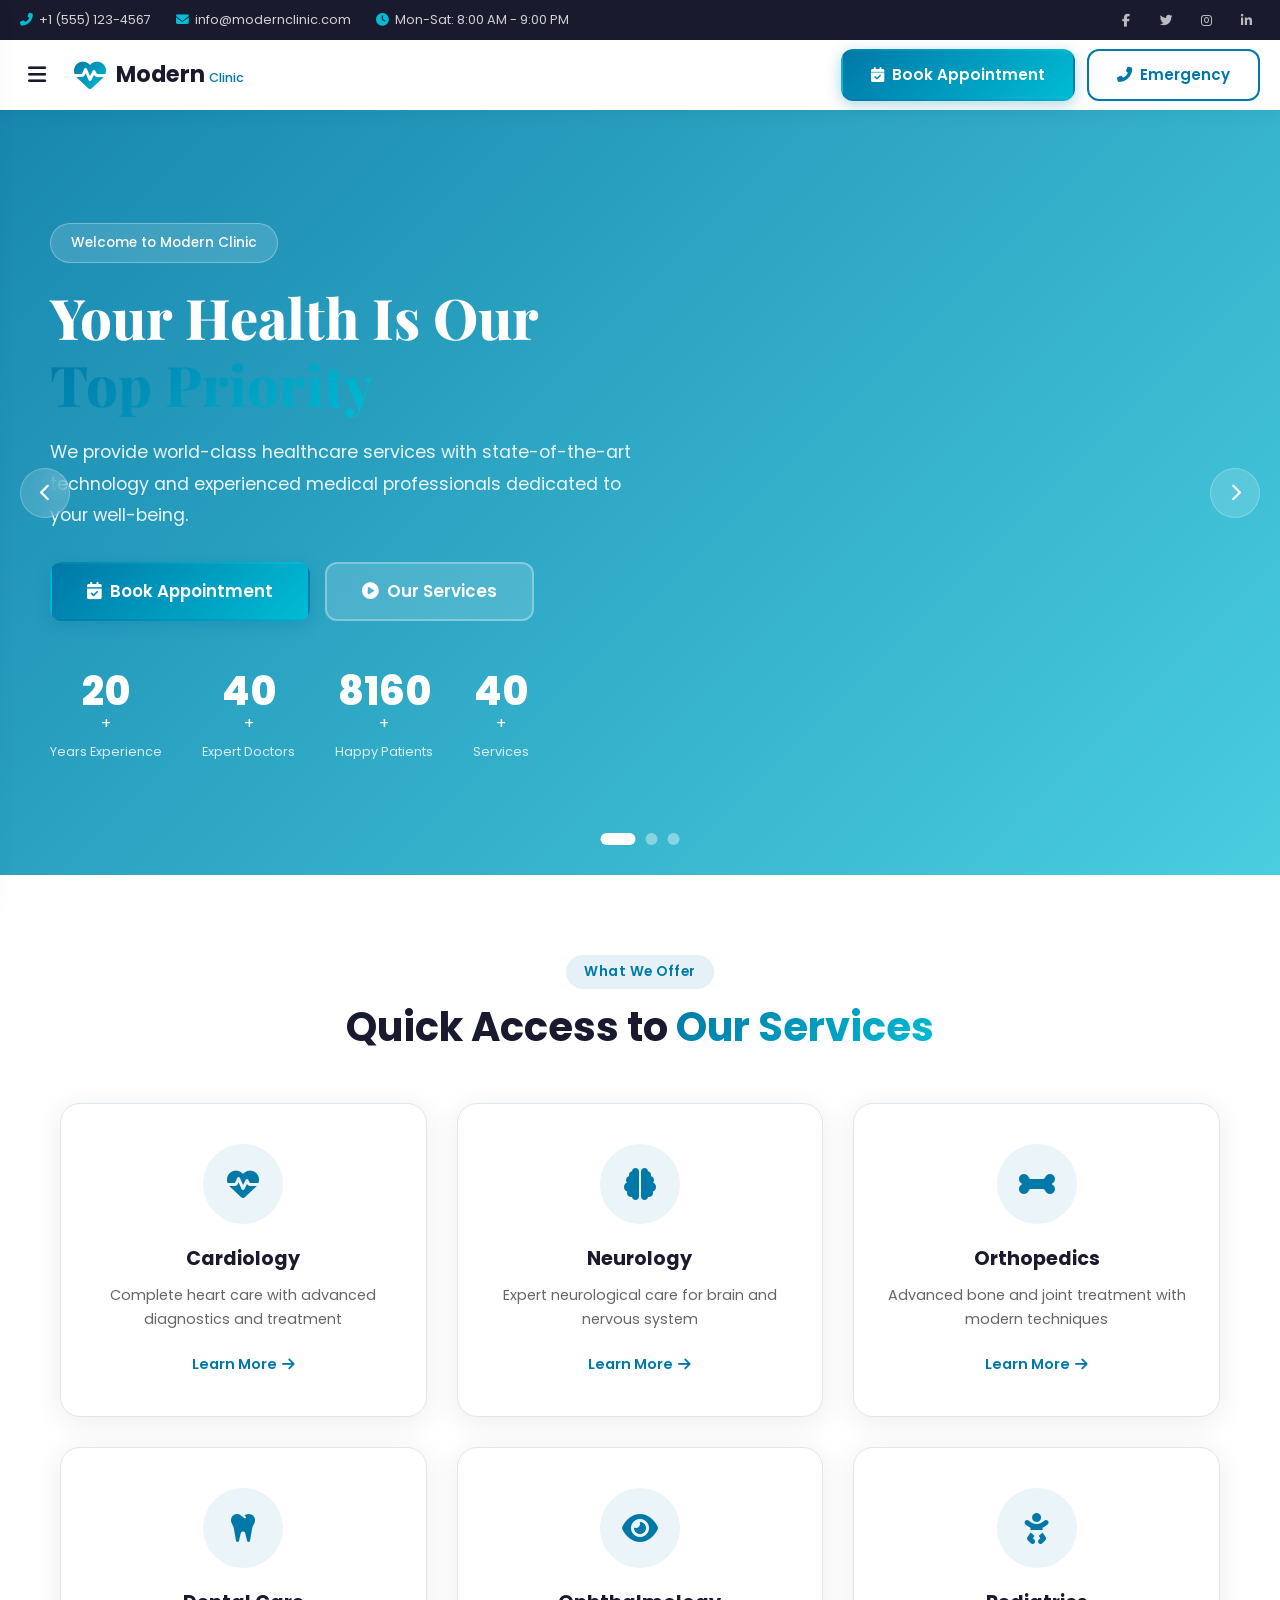
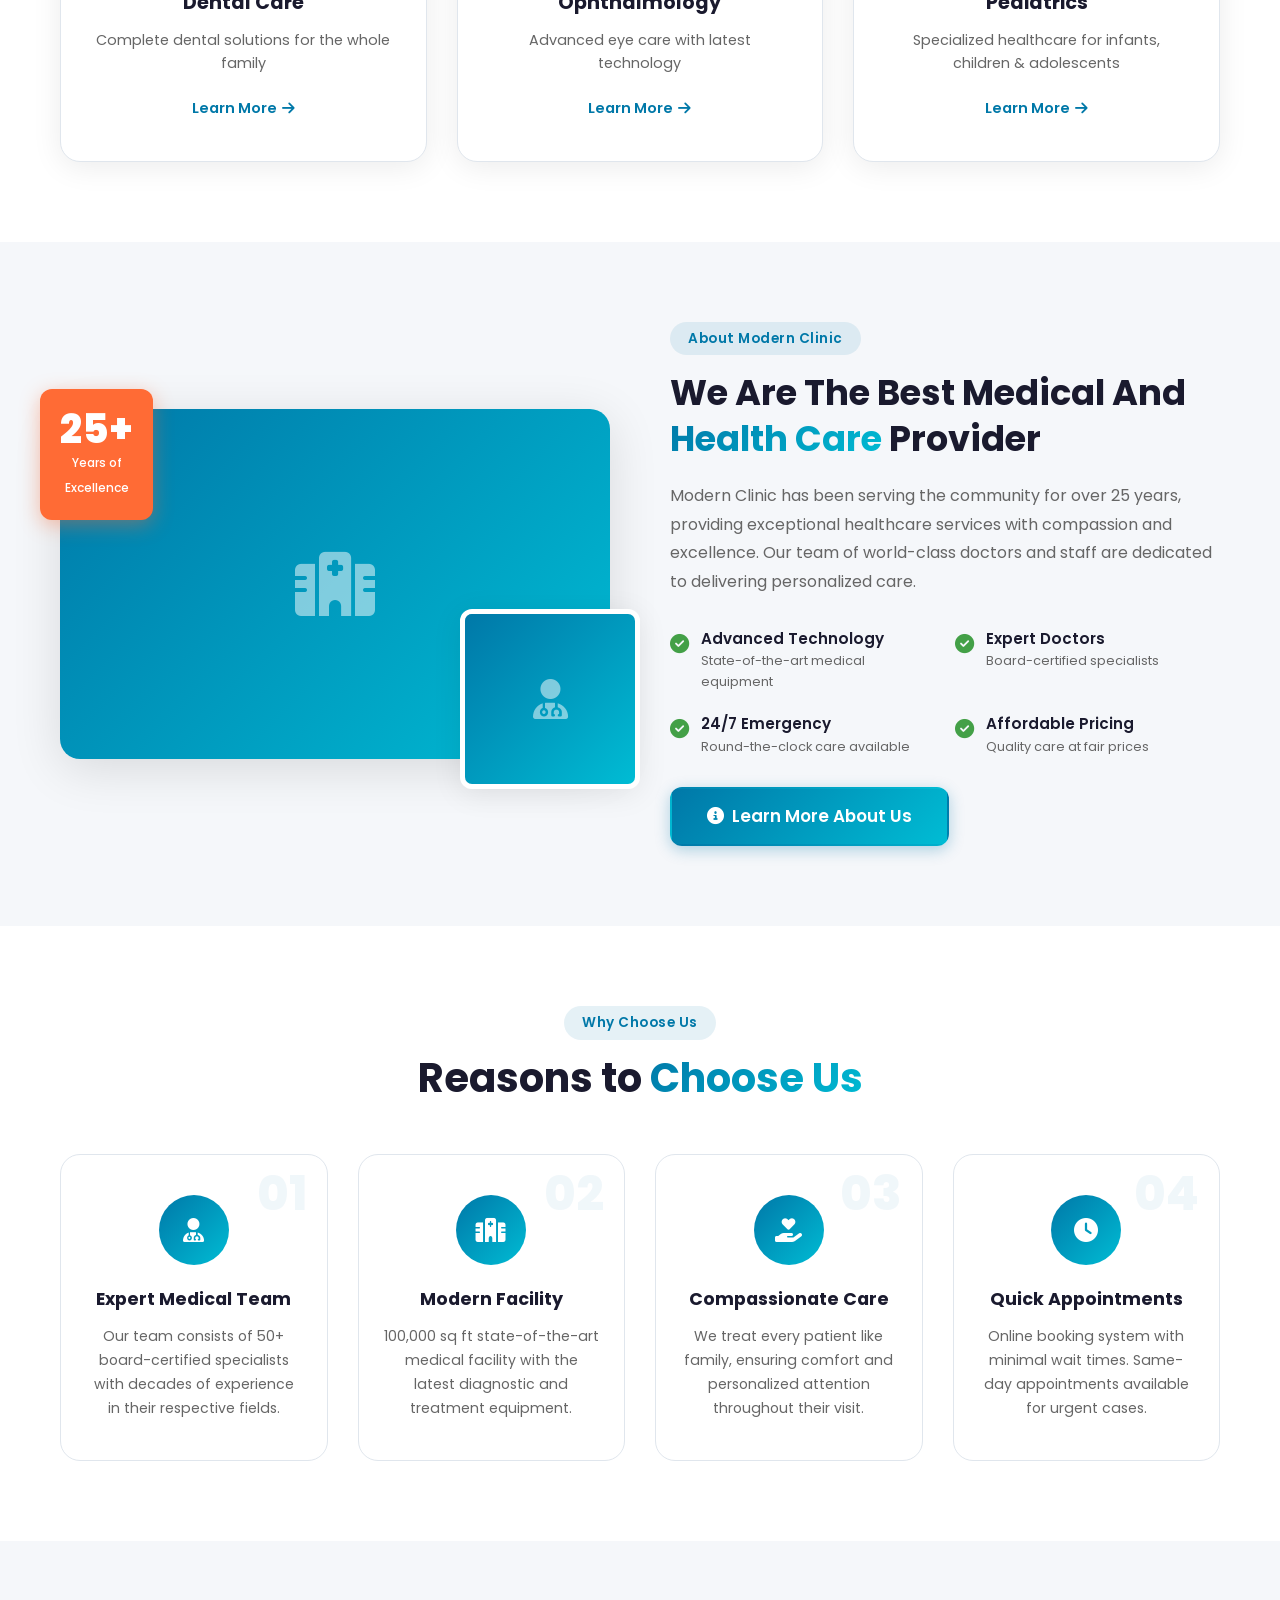
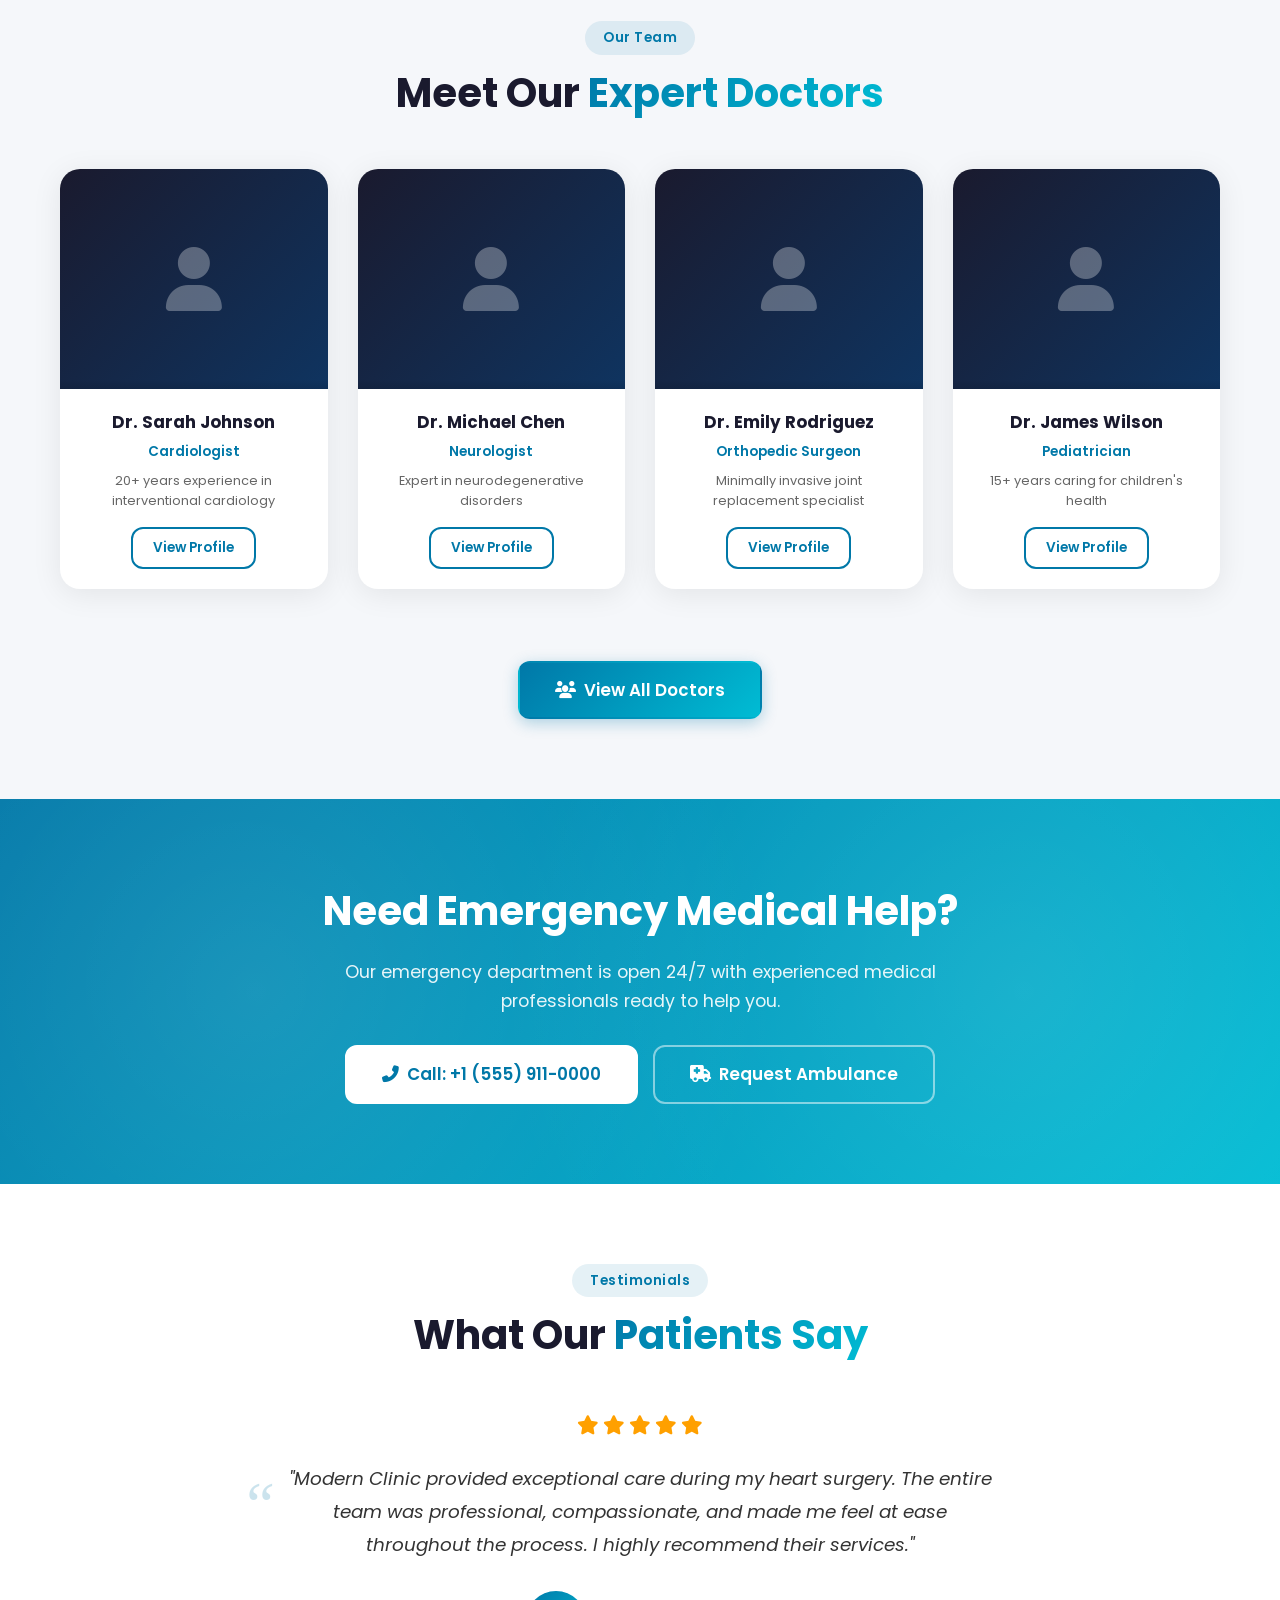
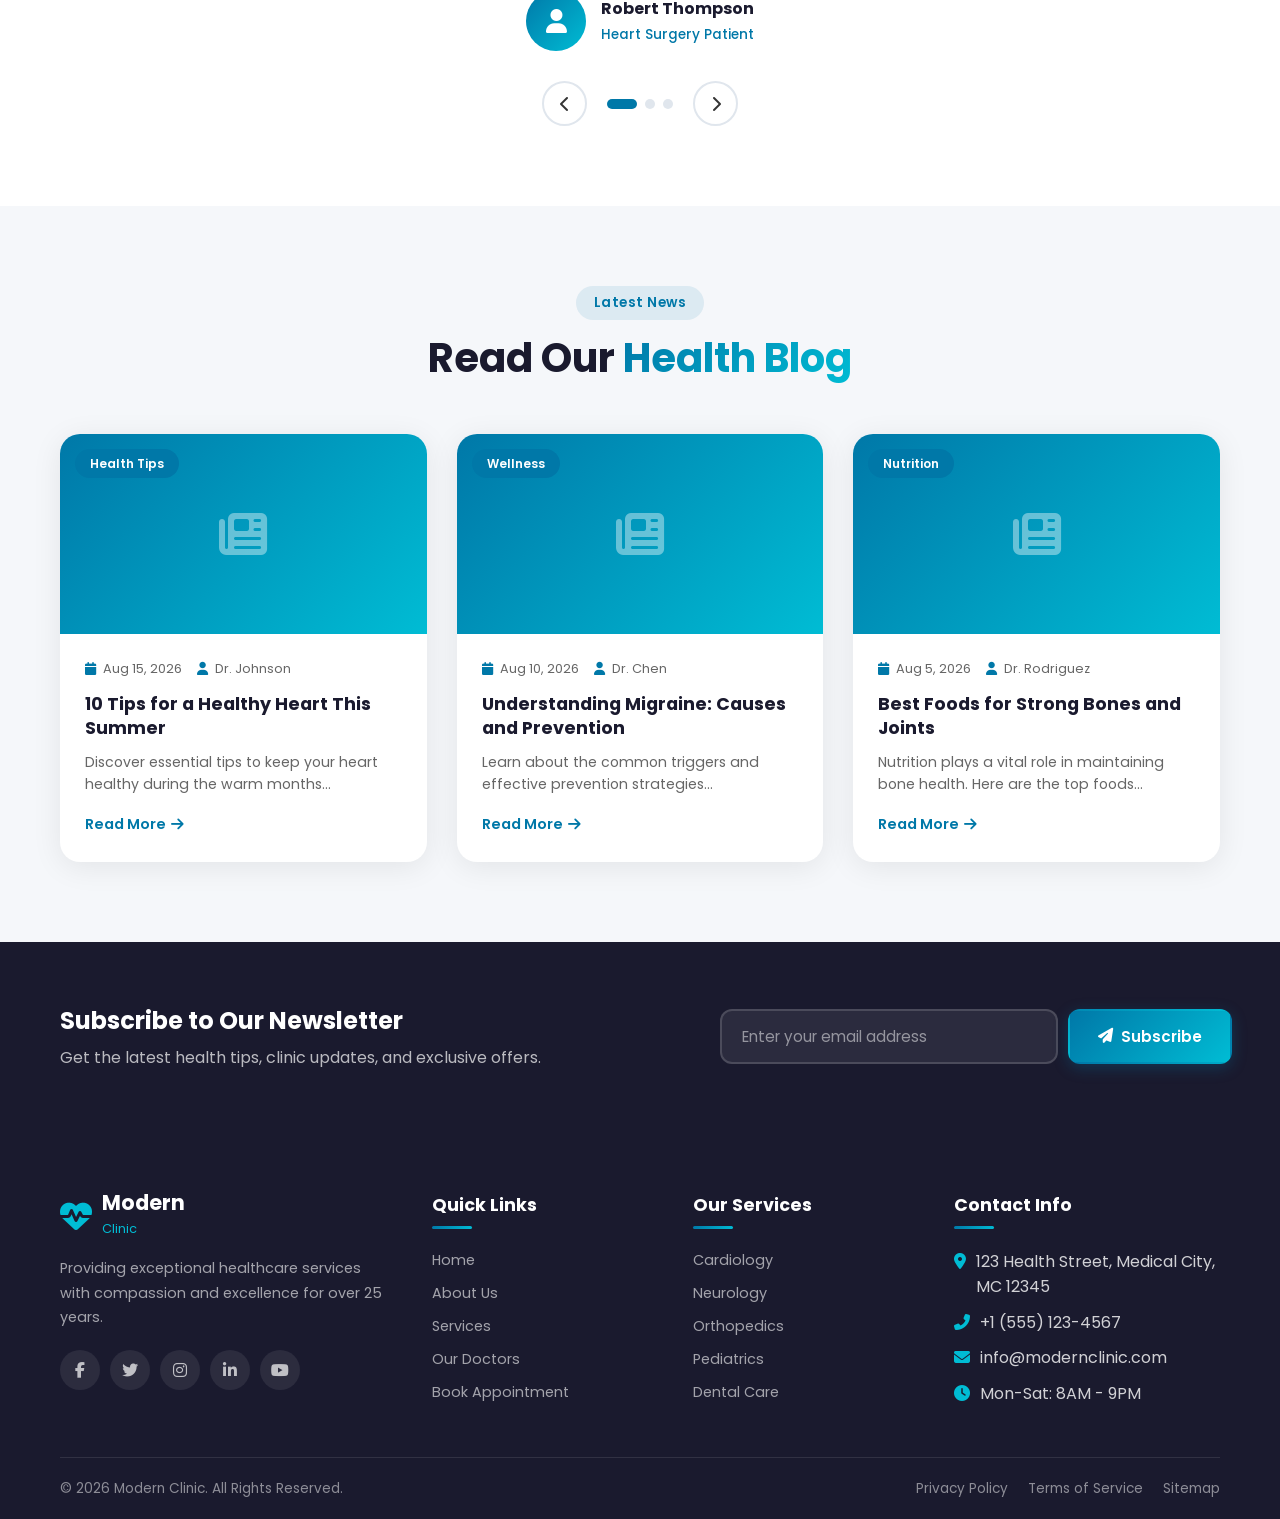
==== index.html @ 891185ef "initial setup commit" ====
<!DOCTYPE html>
<html lang="en">
<head>
    <meta charset="UTF-8">
    <meta name="viewport" content="width=device-width, initial-scale=1.0">
    <title>Modern Clinic - Your Health, Our Priority</title>
    <link rel="stylesheet" href="css/style.css">
    <link rel="stylesheet" href="https://cdnjs.cloudflare.com/ajax/libs/font-awesome/6.5.0/css/all.min.css">
    <link href="https://fonts.googleapis.com/css2?family=Poppins:wght@300;400;500;600;700;800&family=Playfair+Display:wght@400;700&display=swap" rel="stylesheet">
</head>
<body>
    <!-- Top Bar -->
    <div class="top-bar">
        <div class="top-bar-container">
            <div class="top-bar-left">
                <span><i class="fas fa-phone-alt"></i> +1 (555) 123-4567</span>
                <span><i class="fas fa-envelope"></i> info@modernclinic.com</span>
                <span><i class="fas fa-clock"></i> Mon-Sat: 8:00 AM - 9:00 PM</span>
            </div>
            <div class="top-bar-right">
                <a href="#"><i class="fab fa-facebook-f"></i></a>
                <a href="#"><i class="fab fa-twitter"></i></a>
                <a href="#"><i class="fab fa-instagram"></i></a>
                <a href="#"><i class="fab fa-linkedin-in"></i></a>
            </div>
        </div>
    </div>

    <!-- Sidebar -->
    <aside class="sidebar" id="sidebar">
        <div class="sidebar-header">
            <div class="logo">
                <i class="fas fa-heartbeat logo-icon"></i>
                <div class="logo-text">
                    <span class="logo-name">Modern</span>
                    <span class="logo-sub">Clinic</span>
                </div>
            </div>
            <button class="sidebar-close" id="sidebarClose">
                <i class="fas fa-times"></i>
            </button>
        </div>

        <div class="sidebar-search">
            <input type="text" placeholder="Search...">
            <button><i class="fas fa-search"></i></button>
        </div>

        <nav class="sidebar-nav">
            <a href="index.html" class="nav-item active">
                <i class="fas fa-home"></i><span>Home</span>
            </a>
            <a href="pages/about.html" class="nav-item">
                <i class="fas fa-user-md"></i><span>About Us</span>
            </a>
            <a href="pages/services.html" class="nav-item">
                <i class="fas fa-stethoscope"></i><span>Services</span>
            </a>
            <a href="pages/doctors.html" class="nav-item">
                <i class="fas fa-user-nurse"></i><span>Our Doctors</span>
            </a>
            <a href="pages/appointment.html" class="nav-item">
                <i class="fas fa-calendar-check"></i><span>Appointment</span>
            </a>
            <a href="pages/gallery.html" class="nav-item">
                <i class="fas fa-images"></i><span>Gallery</span>
            </a>
            <a href="pages/blog.html" class="nav-item">
                <i class="fas fa-blog"></i><span>Blog</span>
            </a>
            <a href="pages/contact.html" class="nav-item">
                <i class="fas fa-envelope"></i><span>Contact</span>
            </a>
        </nav>

        <div class="sidebar-cta">
            <div class="cta-icon"><i class="fas fa-phone-alt"></i></div>
            <div class="cta-text">
                <p>Emergency? Call Us Now</p>
                <h4>+1 (555) 911-0000</h4>
            </div>
        </div>

        <div class="sidebar-social">
            <a href="#"><i class="fab fa-facebook-f"></i></a>
            <a href="#"><i class="fab fa-twitter"></i></a>
            <a href="#"><i class="fab fa-instagram"></i></a>
            <a href="#"><i class="fab fa-youtube"></i></a>
        </div>
    </aside>
    <div class="sidebar-overlay" id="sidebarOverlay"></div>

    <!-- Main Content -->
    <div class="main-content">
        <!-- Header -->
        <header class="header" id="header">
            <div class="header-container">
                <div class="header-left">
                    <button class="menu-toggle" id="menuToggle">
                        <i class="fas fa-bars"></i>
                    </button>
                    <div class="logo header-logo">
                        <i class="fas fa-heartbeat logo-icon"></i>
                        <div class="logo-text">
                            <span class="logo-name">Modern</span>
                            <span class="logo-sub">Clinic</span>
                        </div>
                    </div>
                </div>
                <div class="header-right">
                    <a href="pages/appointment.html" class="btn btn-primary header-btn">
                        <i class="fas fa-calendar-check"></i> Book Appointment
                    </a>
                    <a href="pages/contact.html" class="btn btn-outline header-btn">
                        <i class="fas fa-phone-alt"></i> Emergency
                    </a>
                </div>
            </div>
        </header>

        <!-- Hero Section -->
        <section class="hero">
            <div class="hero-slider">
                <div class="hero-slide active" style="background: linear-gradient(135deg, rgba(0,123,167,0.9), rgba(0,188,212,0.7)), none;">
                    <div class="hero-content">
                        <span class="hero-badge">Welcome to Modern Clinic</span>
                        <h1>Your Health Is Our <span class="text-gradient">Top Priority</span></h1>
                        <p>We provide world-class healthcare services with state-of-the-art technology and experienced medical professionals dedicated to your well-being.</p>
                        <div class="hero-btns">
                            <a href="pages/appointment.html" class="btn btn-primary btn-lg">
                                <i class="fas fa-calendar-check"></i> Book Appointment
                            </a>
                            <a href="pages/services.html" class="btn btn-glass btn-lg">
                                <i class="fas fa-play-circle"></i> Our Services
                            </a>
                        </div>
                        <div class="hero-stats">
                            <div class="stat-item">
                                <span class="stat-number" data-target="25">0</span>+
                                <span class="stat-label">Years Experience</span>
                            </div>
                            <div class="stat-item">
                                <span class="stat-number" data-target="50">0</span>+
                                <span class="stat-label">Expert Doctors</span>
                            </div>
                            <div class="stat-item">
                                <span class="stat-number" data-target="10000">0</span>+
                                <span class="stat-label">Happy Patients</span>
                            </div>
                            <div class="stat-item">
                                <span class="stat-number" data-target="50">0</span>+
                                <span class="stat-label">Services</span>
                            </div>
                        </div>
                    </div>
                </div>
                <div class="hero-slide" style="background: linear-gradient(135deg, rgba(0,77,64,0.9), rgba(0,150,136,0.7)), none;">
                    <div class="hero-content">
                        <span class="hero-badge">Advanced Healthcare</span>
                        <h1>Compassionate Care, <span class="text-gradient">Advanced Medicine</span></h1>
                        <p>Experience the difference of personalized healthcare where every patient receives individual attention and cutting-edge treatment.</p>
                        <div class="hero-btns">
                            <a href="pages/doctors.html" class="btn btn-primary btn-lg">
                                <i class="fas fa-user-md"></i> Meet Our Doctors
                            </a>
                            <a href="pages/about.html" class="btn btn-glass btn-lg">
                                <i class="fas fa-info-circle"></i> About Us
                            </a>
                        </div>
                    </div>
                </div>
                <div class="hero-slide" style="background: linear-gradient(135deg, rgba(183,28,28,0.85), rgba(244,67,54,0.7)), none;">
                    <div class="hero-content">
                        <span class="hero-badge">Emergency Services</span>
                        <h1>24/7 Emergency <span class="text-gradient">Medical Care</span></h1>
                        <p>Round-the-clock emergency services with rapid response teams and fully equipped ambulances at your service.</p>
                        <div class="hero-btns">
                            <a href="tel:+15559110000" class="btn btn-danger btn-lg">
                                <i class="fas fa-phone-alt"></i> Call Emergency
                            </a>
                            <a href="pages/services.html" class="btn btn-glass btn-lg">
                                <i class="fas fa-ambulance"></i> Ambulance Service
                            </a>
                        </div>
                    </div>
                </div>
            </div>
            <div class="hero-nav">
                <button class="hero-nav-btn prev" id="heroPrev"><i class="fas fa-chevron-left"></i></button>
                <button class="hero-nav-btn next" id="heroNext"><i class="fas fa-chevron-right"></i></button>
            </div>
            <div class="hero-dots" id="heroDots">
                <span class="dot active"></span>
                <span class="dot"></span>
                <span class="dot"></span>
            </div>
        </section>

        <!-- Quick Services -->
        <section class="quick-services">
            <div class="container">
                <div class="section-header">
                    <span class="section-tag">What We Offer</span>
                    <h2>Quick Access to <span class="text-gradient">Our Services</span></h2>
                </div>
                <div class="services-grid">
                    <div class="service-card" data-aos="fade-up">
                        <div class="service-icon"><i class="fas fa-heartbeat"></i></div>
                        <h3>Cardiology</h3>
                        <p>Complete heart care with advanced diagnostics and treatment</p>
                        <a href="pages/services.html" class="service-link">Learn More <i class="fas fa-arrow-right"></i></a>
                    </div>
                    <div class="service-card" data-aos="fade-up" data-aos-delay="100">
                        <div class="service-icon"><i class="fas fa-brain"></i></div>
                        <h3>Neurology</h3>
                        <p>Expert neurological care for brain and nervous system</p>
                        <a href="pages/services.html" class="service-link">Learn More <i class="fas fa-arrow-right"></i></a>
                    </div>
                    <div class="service-card" data-aos="fade-up" data-aos-delay="200">
                        <div class="service-icon"><i class="fas fa-bone"></i></div>
                        <h3>Orthopedics</h3>
                        <p>Advanced bone and joint treatment with modern techniques</p>
                        <a href="pages/services.html" class="service-link">Learn More <i class="fas fa-arrow-right"></i></a>
                    </div>
                    <div class="service-card" data-aos="fade-up" data-aos-delay="300">
                        <div class="service-icon"><i class="fas fa-tooth"></i></div>
                        <h3>Dental Care</h3>
                        <p>Complete dental solutions for the whole family</p>
                        <a href="pages/services.html" class="service-link">Learn More <i class="fas fa-arrow-right"></i></a>
                    </div>
                    <div class="service-card" data-aos="fade-up" data-aos-delay="400">
                        <div class="service-icon"><i class="fas fa-eye"></i></div>
                        <h3>Ophthalmology</h3>
                        <p>Advanced eye care with latest technology</p>
                        <a href="pages/services.html" class="service-link">Learn More <i class="fas fa-arrow-right"></i></a>
                    </div>
                    <div class="service-card" data-aos="fade-up" data-aos-delay="500">
                        <div class="service-icon"><i class="fas fa-baby"></i></div>
                        <h3>Pediatrics</h3>
                        <p>Specialized healthcare for infants, children & adolescents</p>
                        <a href="pages/services.html" class="service-link">Learn More <i class="fas fa-arrow-right"></i></a>
                    </div>
                </div>
            </div>
        </section>

        <!-- About Preview -->
        <section class="about-preview">
            <div class="container">
                <div class="about-grid">
                    <div class="about-images">
                        <div class="about-img-main">
                            <div class="about-img-placeholder"><i class="fas fa-hospital"></i></div>
                        </div>
                        <div class="about-img-secondary">
                            <div class="about-img-placeholder"><i class="fas fa-user-md"></i></div>
                        </div>
                        <div class="experience-badge">
                            <span class="exp-number">25+</span>
                            <span class="exp-text">Years of<br>Excellence</span>
                        </div>
                    </div>
                    <div class="about-content">
                        <span class="section-tag">About Modern Clinic</span>
                        <h2>We Are The Best Medical And <span class="text-gradient">Health Care</span> Provider</h2>
                        <p>Modern Clinic has been serving the community for over 25 years, providing exceptional healthcare services with compassion and excellence. Our team of world-class doctors and staff are dedicated to delivering personalized care.</p>
                        <div class="about-features">
                            <div class="feature-item">
                                <div class="feature-icon"><i class="fas fa-check-circle"></i></div>
                                <div>
                                    <h4>Advanced Technology</h4>
                                    <p>State-of-the-art medical equipment</p>
                                </div>
                            </div>
                            <div class="feature-item">
                                <div class="feature-icon"><i class="fas fa-check-circle"></i></div>
                                <div>
                                    <h4>Expert Doctors</h4>
                                    <p>Board-certified specialists</p>
                                </div>
                            </div>
                            <div class="feature-item">
                                <div class="feature-icon"><i class="fas fa-check-circle"></i></div>
                                <div>
                                    <h4>24/7 Emergency</h4>
                                    <p>Round-the-clock care available</p>
                                </div>
                            </div>
                            <div class="feature-item">
                                <div class="feature-icon"><i class="fas fa-check-circle"></i></div>
                                <div>
                                    <h4>Affordable Pricing</h4>
                                    <p>Quality care at fair prices</p>
                                </div>
                            </div>
                        </div>
                        <a href="pages/about.html" class="btn btn-primary btn-lg">
                            <i class="fas fa-info-circle"></i> Learn More About Us
                        </a>
                    </div>
                </div>
            </div>
        </section>

        <!-- Why Choose Us -->
        <section class="why-us">
            <div class="container">
                <div class="section-header">
                    <span class="section-tag">Why Choose Us</span>
                    <h2>Reasons to <span class="text-gradient">Choose Us</span></h2>
                </div>
                <div class="why-grid">
                    <div class="why-card">
                        <div class="why-number">01</div>
                        <div class="why-icon"><i class="fas fa-user-md"></i></div>
                        <h3>Expert Medical Team</h3>
                        <p>Our team consists of 50+ board-certified specialists with decades of experience in their respective fields.</p>
                    </div>
                    <div class="why-card">
                        <div class="why-number">02</div>
                        <div class="why-icon"><i class="fas fa-hospital"></i></div>
                        <h3>Modern Facility</h3>
                        <p>100,000 sq ft state-of-the-art medical facility with the latest diagnostic and treatment equipment.</p>
                    </div>
                    <div class="why-card">
                        <div class="why-number">03</div>
                        <div class="why-icon"><i class="fas fa-hand-holding-heart"></i></div>
                        <h3>Compassionate Care</h3>
                        <p>We treat every patient like family, ensuring comfort and personalized attention throughout their visit.</p>
                    </div>
                    <div class="why-card">
                        <div class="why-number">04</div>
                        <div class="why-icon"><i class="fas fa-clock"></i></div>
                        <h3>Quick Appointments</h3>
                        <p>Online booking system with minimal wait times. Same-day appointments available for urgent cases.</p>
                    </div>
                </div>
            </div>
        </section>

        <!-- Doctors Preview -->
        <section class="doctors-preview">
            <div class="container">
                <div class="section-header">
                    <span class="section-tag">Our Team</span>
                    <h2>Meet Our <span class="text-gradient">Expert Doctors</span></h2>
                </div>
                <div class="doctors-grid">
                    <div class="doctor-card">
                        <div class="doctor-img">
                            <div class="doctor-img-placeholder"><i class="fas fa-user"></i></div>
                            <div class="doctor-social">
                                <a href="#"><i class="fab fa-facebook-f"></i></a>
                                <a href="#"><i class="fab fa-twitter"></i></a>
                                <a href="#"><i class="fab fa-linkedin-in"></i></a>
                            </div>
                        </div>
                        <div class="doctor-info">
                            <h3>Dr. Sarah Johnson</h3>
                            <span class="doctor-specialty">Cardiologist</span>
                            <p>20+ years experience in interventional cardiology</p>
                            <a href="pages/doctors.html" class="btn btn-outline btn-sm">View Profile</a>
                        </div>
                    </div>
                    <div class="doctor-card">
                        <div class="doctor-img">
                            <div class="doctor-img-placeholder"><i class="fas fa-user"></i></div>
                            <div class="doctor-social">
                                <a href="#"><i class="fab fa-facebook-f"></i></a>
                                <a href="#"><i class="fab fa-twitter"></i></a>
                                <a href="#"><i class="fab fa-linkedin-in"></i></a>
                            </div>
                        </div>
                        <div class="doctor-info">
                            <h3>Dr. Michael Chen</h3>
                            <span class="doctor-specialty">Neurologist</span>
                            <p>Expert in neurodegenerative disorders</p>
                            <a href="pages/doctors.html" class="btn btn-outline btn-sm">View Profile</a>
                        </div>
                    </div>
                    <div class="doctor-card">
                        <div class="doctor-img">
                            <div class="doctor-img-placeholder"><i class="fas fa-user"></i></div>
                            <div class="doctor-social">
                                <a href="#"><i class="fab fa-facebook-f"></i></a>
                                <a href="#"><i class="fab fa-twitter"></i></a>
                                <a href="#"><i class="fab fa-linkedin-in"></i></a>
                            </div>
                        </div>
                        <div class="doctor-info">
                            <h3>Dr. Emily Rodriguez</h3>
                            <span class="doctor-specialty">Orthopedic Surgeon</span>
                            <p>Minimally invasive joint replacement specialist</p>
                            <a href="pages/doctors.html" class="btn btn-outline btn-sm">View Profile</a>
                        </div>
                    </div>
                    <div class="doctor-card">
                        <div class="doctor-img">
                            <div class="doctor-img-placeholder"><i class="fas fa-user"></i></div>
                            <div class="doctor-social">
                                <a href="#"><i class="fab fa-facebook-f"></i></a>
                                <a href="#"><i class="fab fa-twitter"></i></a>
                                <a href="#"><i class="fab fa-linkedin-in"></i></a>
                            </div>
                        </div>
                        <div class="doctor-info">
                            <h3>Dr. James Wilson</h3>
                            <span class="doctor-specialty">Pediatrician</span>
                            <p>15+ years caring for children's health</p>
                            <a href="pages/doctors.html" class="btn btn-outline btn-sm">View Profile</a>
                        </div>
                    </div>
                </div>
                <div class="text-center">
                    <a href="pages/doctors.html" class="btn btn-primary btn-lg mt-2">
                        <i class="fas fa-users"></i> View All Doctors
                    </a>
                </div>
            </div>
        </section>

        <!-- CTA Banner -->
        <section class="cta-banner">
            <div class="cta-bg-pattern"></div>
            <div class="container">
                <div class="cta-content">
                    <h2>Need Emergency Medical Help?</h2>
                    <p>Our emergency department is open 24/7 with experienced medical professionals ready to help you.</p>
                    <div class="cta-btns">
                        <a href="tel:+15559110000" class="btn btn-white btn-lg">
                            <i class="fas fa-phone-alt"></i> Call: +1 (555) 911-0000
                        </a>
                        <a href="pages/appointment.html" class="btn btn-outline-white btn-lg">
                            <i class="fas fa-ambulance"></i> Request Ambulance
                        </a>
                    </div>
                </div>
            </div>
        </section>

        <!-- Testimonials -->
        <section class="testimonials">
            <div class="container">
                <div class="section-header">
                    <span class="section-tag">Testimonials</span>
                    <h2>What Our <span class="text-gradient">Patients Say</span></h2>
                </div>
                <div class="testimonial-slider">
                    <div class="testimonial-card active">
                        <div class="testimonial-content">
                            <div class="stars">
                                <i class="fas fa-star"></i><i class="fas fa-star"></i><i class="fas fa-star"></i><i class="fas fa-star"></i><i class="fas fa-star"></i>
                            </div>
                            <p>"Modern Clinic provided exceptional care during my heart surgery. The entire team was professional, compassionate, and made me feel at ease throughout the process. I highly recommend their services."</p>
                        </div>
                        <div class="testimonial-author">
                            <div class="author-avatar"><i class="fas fa-user"></i></div>
                            <div class="author-info">
                                <h4>Robert Thompson</h4>
                                <span>Heart Surgery Patient</span>
                            </div>
                        </div>
                    </div>
                    <div class="testimonial-card">
                        <div class="testimonial-content">
                            <div class="stars">
                                <i class="fas fa-star"></i><i class="fas fa-star"></i><i class="fas fa-star"></i><i class="fas fa-star"></i><i class="fas fa-star"></i>
                            </div>
                            <p>"The pediatric department is amazing! Dr. Wilson took excellent care of my son. The staff is friendly and the facility is very clean and modern. Best clinic in town!"</p>
                        </div>
                        <div class="testimonial-author">
                            <div class="author-avatar"><i class="fas fa-user"></i></div>
                            <div class="author-info">
                                <h4>Maria Garcia</h4>
                                <span>Pediatrics Patient</span>
                            </div>
                        </div>
                    </div>
                    <div class="testimonial-card">
                        <div class="testimonial-content">
                            <div class="stars">
                                <i class="fas fa-star"></i><i class="fas fa-star"></i><i class="fas fa-star"></i><i class="fas fa-star"></i><i class="fas fa-star-half-alt"></i>
                            </div>
                            <p>"After my knee replacement at Modern Clinic, I recovered faster than expected. The rehabilitation team was outstanding. I'm back to running marathons thanks to Dr. Rodriguez!"</p>
                        </div>
                        <div class="testimonial-author">
                            <div class="author-avatar"><i class="fas fa-user"></i></div>
                            <div class="author-info">
                                <h4>David Park</h4>
                                <span>Orthopedic Patient</span>
                            </div>
                        </div>
                    </div>
                </div>
                <div class="testimonial-nav">
                    <button class="test-prev" id="testPrev"><i class="fas fa-chevron-left"></i></button>
                    <div class="test-dots" id="testDots">
                        <span class="dot active"></span>
                        <span class="dot"></span>
                        <span class="dot"></span>
                    </div>
                    <button class="test-next" id="testNext"><i class="fas fa-chevron-right"></i></button>
                </div>
            </div>
        </section>

        <!-- Blog Preview -->
        <section class="blog-preview">
            <div class="container">
                <div class="section-header">
                    <span class="section-tag">Latest News</span>
                    <h2>Read Our <span class="text-gradient">Health Blog</span></h2>
                </div>
                <div class="blog-grid">
                    <div class="blog-card">
                        <div class="blog-img">
                            <div class="blog-img-placeholder"><i class="fas fa-newspaper"></i></div>
                            <span class="blog-category">Health Tips</span>
                        </div>
                        <div class="blog-content">
                            <div class="blog-meta">
                                <span><i class="fas fa-calendar"></i> Aug 15, 2026</span>
                                <span><i class="fas fa-user"></i> Dr. Johnson</span>
                            </div>
                            <h3>10 Tips for a Healthy Heart This Summer</h3>
                            <p>Discover essential tips to keep your heart healthy during the warm months...</p>
                            <a href="pages/blog.html" class="blog-link">Read More <i class="fas fa-arrow-right"></i></a>
                        </div>
                    </div>
                    <div class="blog-card">
                        <div class="blog-img">
                            <div class="blog-img-placeholder"><i class="fas fa-newspaper"></i></div>
                            <span class="blog-category">Wellness</span>
                        </div>
                        <div class="blog-content">
                            <div class="blog-meta">
                                <span><i class="fas fa-calendar"></i> Aug 10, 2026</span>
                                <span><i class="fas fa-user"></i> Dr. Chen</span>
                            </div>
                            <h3>Understanding Migraine: Causes and Prevention</h3>
                            <p>Learn about the common triggers and effective prevention strategies...</p>
                            <a href="pages/blog.html" class="blog-link">Read More <i class="fas fa-arrow-right"></i></a>
                        </div>
                    </div>
                    <div class="blog-card">
                        <div class="blog-img">
                            <div class="blog-img-placeholder"><i class="fas fa-newspaper"></i></div>
                            <span class="blog-category">Nutrition</span>
                        </div>
                        <div class="blog-content">
                            <div class="blog-meta">
                                <span><i class="fas fa-calendar"></i> Aug 5, 2026</span>
                                <span><i class="fas fa-user"></i> Dr. Rodriguez</span>
                            </div>
                            <h3>Best Foods for Strong Bones and Joints</h3>
                            <p>Nutrition plays a vital role in maintaining bone health. Here are the top foods...</p>
                            <a href="pages/blog.html" class="blog-link">Read More <i class="fas fa-arrow-right"></i></a>
                        </div>
                    </div>
                </div>
            </div>
        </section>

        <!-- Newsletter -->
        <section class="newsletter">
            <div class="container">
                <div class="newsletter-content">
                    <div class="newsletter-text">
                        <h3>Subscribe to Our Newsletter</h3>
                        <p>Get the latest health tips, clinic updates, and exclusive offers.</p>
                    </div>
                    <form class="newsletter-form" id="newsletterForm">
                        <input type="email" placeholder="Enter your email address" required>
                        <button type="submit" class="btn btn-primary"><i class="fas fa-paper-plane"></i> Subscribe</button>
                    </form>
                </div>
            </div>
        </section>

        <!-- Footer -->
        <footer class="footer">
            <div class="container">
                <div class="footer-grid">
                    <div class="footer-col">
                        <div class="footer-logo">
                            <i class="fas fa-heartbeat logo-icon"></i>
                            <div class="logo-text">
                                <span class="logo-name">Modern</span>
                                <span class="logo-sub">Clinic</span>
                            </div>
                        </div>
                        <p>Providing exceptional healthcare services with compassion and excellence for over 25 years.</p>
                        <div class="footer-social">
                            <a href="#"><i class="fab fa-facebook-f"></i></a>
                            <a href="#"><i class="fab fa-twitter"></i></a>
                            <a href="#"><i class="fab fa-instagram"></i></a>
                            <a href="#"><i class="fab fa-linkedin-in"></i></a>
                            <a href="#"><i class="fab fa-youtube"></i></a>
                        </div>
                    </div>
                    <div class="footer-col">
                        <h4>Quick Links</h4>
                        <ul>
                            <li><a href="index.html">Home</a></li>
                            <li><a href="pages/about.html">About Us</a></li>
                            <li><a href="pages/services.html">Services</a></li>
                            <li><a href="pages/doctors.html">Our Doctors</a></li>
                            <li><a href="pages/appointment.html">Book Appointment</a></li>
                        </ul>
                    </div>
                    <div class="footer-col">
                        <h4>Our Services</h4>
                        <ul>
                            <li><a href="pages/services.html">Cardiology</a></li>
                            <li><a href="pages/services.html">Neurology</a></li>
                            <li><a href="pages/services.html">Orthopedics</a></li>
                            <li><a href="pages/services.html">Pediatrics</a></li>
                            <li><a href="pages/services.html">Dental Care</a></li>
                        </ul>
                    </div>
                    <div class="footer-col">
                        <h4>Contact Info</h4>
                        <ul class="contact-list">
                            <li><i class="fas fa-map-marker-alt"></i> 123 Health Street, Medical City, MC 12345</li>
                            <li><i class="fas fa-phone-alt"></i> +1 (555) 123-4567</li>
                            <li><i class="fas fa-envelope"></i> info@modernclinic.com</li>
                            <li><i class="fas fa-clock"></i> Mon-Sat: 8AM - 9PM</li>
                        </ul>
                    </div>
                </div>
                <div class="footer-bottom">
                    <p>&copy; 2026 Modern Clinic. All Rights Reserved.</p>
                    <div class="footer-links">
                        <a href="#">Privacy Policy</a>
                        <a href="#">Terms of Service</a>
                        <a href="#">Sitemap</a>
                    </div>
                </div>
            </div>
        </footer>

        <!-- Back to Top -->
        <button class="back-to-top" id="backToTop">
            <i class="fas fa-arrow-up"></i>
        </button>
    </div>

    <script src="js/main.js"></script>
</body>
</html>
---- css/style.css ----
/* ========================================
   MODERN CLINIC - Complete CSS
   ======================================== */

/* ---------- CSS Variables ---------- */
:root {
    --primary: #0078A8;
    --primary-dark: #005f87;
    --primary-light: #00a5d4;
    --secondary: #00BCD4;
    --accent: #FF6B35;
    --danger: #E53935;
    --success: #43A047;
    --warning: #FFA000;
    --dark: #1a1a2e;
    --dark-2: #16213e;
    --dark-3: #0f3460;
    --text: #333333;
    --text-light: #666666;
    --text-lighter: #999999;
    --gray: #f5f7fa;
    --gray-2: #eef1f6;
    --white: #ffffff;
    --border: #e0e6ed;
    --shadow: 0 5px 30px rgba(0, 0, 0, 0.08);
    --shadow-lg: 0 10px 50px rgba(0, 0, 0, 0.12);
    --shadow-hover: 0 15px 40px rgba(0, 120, 168, 0.2);
    --radius: 12px;
    --radius-sm: 8px;
    --radius-lg: 20px;
    --transition: all 0.3s cubic-bezier(0.4, 0, 0.2, 1);
    --sidebar-width: 280px;
    --header-height: 70px;
    --topbar-height: 40px;
    --gradient: linear-gradient(135deg, var(--primary), var(--secondary));
    --gradient-dark: linear-gradient(135deg, var(--dark), var(--dark-3));
}

/* ---------- Reset & Base ---------- */
*, *::before, *::after {
    margin: 0;
    padding: 0;
    box-sizing: border-box;
}

html {
    scroll-behavior: smooth;
    font-size: 16px;
}

body {
    font-family: 'Poppins', sans-serif;
    color: var(--text);
    background: var(--gray);
    overflow-x: hidden;
    line-height: 1.6;
}

a {
    text-decoration: none;
    color: inherit;
    transition: var(--transition);
}

ul { list-style: none; }

img { max-width: 100%; display: block; }

.container {
    max-width: 1200px;
    margin: 0 auto;
    padding: 0 20px;
}

.text-center { text-align: center; }
.mt-2 { margin-top: 2rem; }
.mb-2 { margin-bottom: 2rem; }

.text-gradient {
    background: var(--gradient);
    -webkit-background-clip: text;
    -webkit-text-fill-color: transparent;
    background-clip: text;
}

/* ---------- Buttons ---------- */
.btn {
    display: inline-flex;
    align-items: center;
    gap: 8px;
    padding: 12px 28px;
    border-radius: var(--radius);
    font-weight: 600;
    font-size: 0.95rem;
    border: 2px solid transparent;
    cursor: pointer;
    transition: var(--transition);
    font-family: 'Poppins', sans-serif;
    white-space: nowrap;
}

.btn-primary {
    background: var(--gradient);
    color: var(--white);
    border-color: transparent;
    box-shadow: 0 4px 15px rgba(0, 120, 168, 0.3);
}

.btn-primary:hover {
    transform: translateY(-2px);
    box-shadow: 0 8px 25px rgba(0, 120, 168, 0.4);
}

.btn-outline {
    background: transparent;
    color: var(--primary);
    border-color: var(--primary);
}

.btn-outline:hover {
    background: var(--primary);
    color: var(--white);
    transform: translateY(-2px);
}

.btn-glass {
    background: rgba(255, 255, 255, 0.15);
    color: var(--white);
    border-color: rgba(255, 255, 255, 0.3);
    backdrop-filter: blur(10px);
}

.btn-glass:hover {
    background: rgba(255, 255, 255, 0.25);
    transform: translateY(-2px);
}

.btn-white {
    background: var(--white);
    color: var(--primary);
    border-color: var(--white);
}

.btn-white:hover {
    transform: translateY(-2px);
    box-shadow: 0 8px 25px rgba(255, 255, 255, 0.3);
}

.btn-outline-white {
    background: transparent;
    color: var(--white);
    border-color: rgba(255, 255, 255, 0.5);
}

.btn-outline-white:hover {
    background: var(--white);
    color: var(--primary);
    transform: translateY(-2px);
}

.btn-danger {
    background: var(--danger);
    color: var(--white);
}

.btn-danger:hover {
    background: #c62828;
    transform: translateY(-2px);
}

.btn-lg {
    padding: 14px 35px;
    font-size: 1.05rem;
}

.btn-sm {
    padding: 8px 20px;
    font-size: 0.85rem;
}

/* ---------- Section Styles ---------- */
.section-header {
    text-align: center;
    margin-bottom: 50px;
}

.section-tag {
    display: inline-block;
    padding: 6px 18px;
    background: rgba(0, 120, 168, 0.1);
    color: var(--primary);
    border-radius: 30px;
    font-size: 0.85rem;
    font-weight: 600;
    margin-bottom: 12px;
    letter-spacing: 0.5px;
}

.section-header h2 {
    font-size: 2.5rem;
    font-weight: 700;
    color: var(--dark);
    line-height: 1.3;
}

/* ---------- Top Bar ---------- */
.top-bar {
    background: var(--dark);
    color: rgba(255, 255, 255, 0.8);
    font-size: 0.8rem;
    height: var(--topbar-height);
    display: flex;
    align-items: center;
    position: fixed;
    top: 0;
    left: 0;
    right: 0;
    z-index: 1100;
}

.top-bar-container {
    max-width: 1400px;
    width: 100%;
    margin: 0 auto;
    padding: 0 20px;
    display: flex;
    justify-content: space-between;
    align-items: center;
}

.top-bar-left {
    display: flex;
    gap: 25px;
}

.top-bar-left span {
    display: flex;
    align-items: center;
    gap: 6px;
}

.top-bar-left i {
    color: var(--secondary);
}

.top-bar-right {
    display: flex;
    gap: 12px;
}

.top-bar-right a {
    color: rgba(255, 255, 255, 0.7);
    width: 28px;
    height: 28px;
    display: flex;
    align-items: center;
    justify-content: center;
    border-radius: 50%;
    transition: var(--transition);
}

.top-bar-right a:hover {
    background: var(--primary);
    color: var(--white);
}

/* ---------- Sidebar ---------- */
.sidebar {
    position: fixed;
    top: 0;
    left: -300px;
    width: var(--sidebar-width);
    height: 100vh;
    background: var(--white);
    box-shadow: 5px 0 30px rgba(0, 0, 0, 0.1);
    z-index: 2000;
    transition: var(--transition);
    overflow-y: auto;
    display: flex;
    flex-direction: column;
}

.sidebar.open {
    left: 0;
}

.sidebar-overlay {
    position: fixed;
    top: 0;
    left: 0;
    width: 100%;
    height: 100%;
    background: rgba(0, 0, 0, 0.5);
    z-index: 1999;
    opacity: 0;
    visibility: hidden;
    transition: var(--transition);
}

.sidebar-overlay.active {
    opacity: 1;
    visibility: visible;
}

.sidebar-header {
    padding: 20px;
    display: flex;
    align-items: center;
    justify-content: space-between;
    border-bottom: 1px solid var(--border);
    background: var(--gradient);
}

.sidebar-header .logo {
    display: flex;
    align-items: center;
    gap: 10px;
}

.sidebar-header .logo-icon {
    font-size: 1.8rem;
    color: var(--white);
}

.sidebar-header .logo-text .logo-name {
    font-size: 1.3rem;
    font-weight: 700;
    color: var(--white);
    display: block;
    line-height: 1.2;
}

.sidebar-header .logo-text .logo-sub {
    font-size: 0.85rem;
    color: rgba(255, 255, 255, 0.8);
    font-weight: 400;
}

.sidebar-close {
    background: rgba(255, 255, 255, 0.2);
    border: none;
    color: var(--white);
    width: 35px;
    height: 35px;
    border-radius: 50%;
    cursor: pointer;
    font-size: 1.1rem;
    display: flex;
    align-items: center;
    justify-content: center;
    transition: var(--transition);
}

.sidebar-close:hover {
    background: rgba(255, 255, 255, 0.3);
}

.sidebar-search {
    padding: 15px 20px;
    display: flex;
    gap: 8px;
    border-bottom: 1px solid var(--border);
}

.sidebar-search input {
    flex: 1;
    padding: 10px 15px;
    border: 1px solid var(--border);
    border-radius: var(--radius-sm);
    font-family: 'Poppins', sans-serif;
    font-size: 0.85rem;
    outline: none;
    transition: var(--transition);
}

.sidebar-search input:focus {
    border-color: var(--primary);
    box-shadow: 0 0 0 3px rgba(0, 120, 168, 0.1);
}

.sidebar-search button {
    background: var(--gradient);
    color: var(--white);
    border: none;
    width: 42px;
    border-radius: var(--radius-sm);
    cursor: pointer;
    transition: var(--transition);
}

.sidebar-search button:hover {
    opacity: 0.9;
}

.sidebar-nav {
    flex: 1;
    padding: 10px 0;
}

.sidebar-nav .nav-item {
    display: flex;
    align-items: center;
    gap: 12px;
    padding: 12px 20px;
    color: var(--text);
    font-weight: 500;
    transition: var(--transition);
    border-left: 3px solid transparent;
    font-size: 0.95rem;
}

.sidebar-nav .nav-item i {
    width: 20px;
    text-align: center;
    font-size: 1rem;
    color: var(--primary);
}

.sidebar-nav .nav-item:hover {
    background: rgba(0, 120, 168, 0.05);
    color: var(--primary);
    border-left-color: var(--primary);
    padding-left: 25px;
}

.sidebar-nav .nav-item.active {
    background: rgba(0, 120, 168, 0.08);
    color: var(--primary);
    border-left-color: var(--primary);
    font-weight: 600;
}

.sidebar-cta {
    margin: 10px 20px;
    padding: 18px;
    background: var(--gradient);
    border-radius: var(--radius);
    display: flex;
    align-items: center;
    gap: 12px;
    color: var(--white);
}

.sidebar-cta .cta-icon {
    width: 45px;
    height: 45px;
    background: rgba(255, 255, 255, 0.2);
    border-radius: 50%;
    display: flex;
    align-items: center;
    justify-content: center;
    font-size: 1.1rem;
    flex-shrink: 0;
}

.sidebar-cta p {
    font-size: 0.75rem;
    opacity: 0.9;
}

.sidebar-cta h4 {
    font-size: 1rem;
    font-weight: 700;
}

.sidebar-social {
    padding: 15px 20px;
    display: flex;
    justify-content: center;
    gap: 10px;
    border-top: 1px solid var(--border);
}

.sidebar-social a {
    width: 38px;
    height: 38px;
    display: flex;
    align-items: center;
    justify-content: center;
    border-radius: 50%;
    background: var(--gray);
    color: var(--text-light);
    transition: var(--transition);
}

.sidebar-social a:hover {
    background: var(--primary);
    color: var(--white);
    transform: translateY(-3px);
}

/* ---------- Header ---------- */
.header {
    position: fixed;
    top: var(--topbar-height);
    left: 0;
    right: 0;
    height: var(--header-height);
    background: rgba(255, 255, 255, 0.95);
    backdrop-filter: blur(20px);
    box-shadow: 0 2px 20px rgba(0, 0, 0, 0.06);
    z-index: 1000;
    transition: var(--transition);
}

.header.scrolled {
    box-shadow: 0 4px 30px rgba(0, 0, 0, 0.1);
}

.header-container {
    max-width: 1400px;
    width: 100%;
    height: 100%;
    margin: 0 auto;
    padding: 0 20px;
    display: flex;
    align-items: center;
    justify-content: space-between;
}

.header-left {
    display: flex;
    align-items: center;
    gap: 20px;
}

.menu-toggle {
    background: none;
    border: none;
    font-size: 1.3rem;
    color: var(--dark);
    cursor: pointer;
    padding: 8px;
    border-radius: var(--radius-sm);
    transition: var(--transition);
}

.menu-toggle:hover {
    background: var(--gray);
    color: var(--primary);
}

.header-logo {
    display: flex;
    align-items: center;
    gap: 10px;
}

.header-logo .logo-icon {
    font-size: 2rem;
    background: var(--gradient);
    -webkit-background-clip: text;
    -webkit-text-fill-color: transparent;
    background-clip: text;
}

.header-logo .logo-text .logo-name {
    font-size: 1.4rem;
    font-weight: 700;
    color: var(--dark);
    line-height: 1.2;
}

.header-logo .logo-text .logo-sub {
    font-size: 0.8rem;
    color: var(--primary);
    font-weight: 500;
}

.header-right {
    display: flex;
    gap: 12px;
}

/* ---------- Hero Section ---------- */
.hero {
    margin-top: calc(var(--topbar-height) + var(--header-height));
    position: relative;
    height: 85vh;
    min-height: 600px;
    overflow: hidden;
}

.hero-slider {
    width: 100%;
    height: 100%;
    position: relative;
}

.hero-slide {
    position: absolute;
    top: 0;
    left: 0;
    width: 100%;
    height: 100%;
    opacity: 0;
    transition: opacity 1s ease;
    display: flex;
    align-items: center;
}

.hero-slide.active {
    opacity: 1;
}

.hero-content {
    max-width: 700px;
    padding: 0 50px;
    animation: fadeInUp 1s ease;
}

.hero-badge {
    display: inline-block;
    padding: 8px 20px;
    background: rgba(255, 255, 255, 0.15);
    border: 1px solid rgba(255, 255, 255, 0.3);
    color: var(--white);
    border-radius: 30px;
    font-size: 0.85rem;
    font-weight: 500;
    margin-bottom: 20px;
    backdrop-filter: blur(10px);
}

.hero-content h1 {
    font-size: 3.5rem;
    font-weight: 800;
    color: var(--white);
    line-height: 1.2;
    margin-bottom: 20px;
    font-family: 'Playfair Display', serif;
}

.hero-content p {
    color: rgba(255, 255, 255, 0.9);
    font-size: 1.1rem;
    margin-bottom: 30px;
    line-height: 1.8;
}

.hero-btns {
    display: flex;
    gap: 15px;
    margin-bottom: 50px;
    flex-wrap: wrap;
}

.hero-stats {
    display: flex;
    gap: 40px;
}

.stat-item {
    color: var(--white);
    text-align: center;
}

.stat-number {
    font-size: 2.5rem;
    font-weight: 800;
    display: block;
    line-height: 1;
}

.stat-label {
    font-size: 0.8rem;
    opacity: 0.8;
    display: block;
    margin-top: 5px;
}

.hero-nav {
    position: absolute;
    top: 50%;
    left: 0;
    right: 0;
    display: flex;
    justify-content: space-between;
    padding: 0 20px;
    transform: translateY(-50%);
    pointer-events: none;
}

.hero-nav-btn {
    width: 50px;
    height: 50px;
    border-radius: 50%;
    background: rgba(255, 255, 255, 0.15);
    backdrop-filter: blur(10px);
    border: 1px solid rgba(255, 255, 255, 0.25);
    color: var(--white);
    font-size: 1.1rem;
    cursor: pointer;
    transition: var(--transition);
    pointer-events: all;
    display: flex;
    align-items: center;
    justify-content: center;
}

.hero-nav-btn:hover {
    background: rgba(255, 255, 255, 0.3);
    transform: scale(1.1);
}

.hero-dots {
    position: absolute;
    bottom: 30px;
    left: 50%;
    transform: translateX(-50%);
    display: flex;
    gap: 10px;
}

.hero-dots .dot {
    width: 12px;
    height: 12px;
    border-radius: 50%;
    background: rgba(255, 255, 255, 0.4);
    cursor: pointer;
    transition: var(--transition);
}

.hero-dots .dot.active {
    background: var(--white);
    width: 35px;
    border-radius: 6px;
}

/* ---------- Quick Services ---------- */
.quick-services {
    padding: 80px 0;
    background: var(--white);
}

.services-grid {
    display: grid;
    grid-template-columns: repeat(3, 1fr);
    gap: 30px;
}

.service-card {
    background: var(--white);
    border-radius: var(--radius-lg);
    padding: 40px 30px;
    text-align: center;
    box-shadow: var(--shadow);
    transition: var(--transition);
    position: relative;
    overflow: hidden;
    border: 1px solid var(--border);
}

.service-card::before {
    content: '';
    position: absolute;
    top: 0;
    left: 0;
    right: 0;
    height: 4px;
    background: var(--gradient);
    transform: scaleX(0);
    transition: var(--transition);
}

.service-card:hover {
    transform: translateY(-10px);
    box-shadow: var(--shadow-hover);
    border-color: transparent;
}

.service-card:hover::before {
    transform: scaleX(1);
}

.service-icon {
    width: 80px;
    height: 80px;
    margin: 0 auto 20px;
    background: rgba(0, 120, 168, 0.08);
    border-radius: 50%;
    display: flex;
    align-items: center;
    justify-content: center;
    font-size: 2rem;
    color: var(--primary);
    transition: var(--transition);
}

.service-card:hover .service-icon {
    background: var(--gradient);
    color: var(--white);
    transform: rotateY(180deg);
}

.service-card h3 {
    font-size: 1.2rem;
    font-weight: 700;
    color: var(--dark);
    margin-bottom: 10px;
}

.service-card p {
    color: var(--text-light);
    font-size: 0.9rem;
    margin-bottom: 20px;
}

.service-link {
    color: var(--primary);
    font-weight: 600;
    font-size: 0.9rem;
    display: inline-flex;
    align-items: center;
    gap: 5px;
}

.service-link:hover {
    gap: 10px;
    color: var(--primary-dark);
}

/* ---------- About Preview ---------- */
.about-preview {
    padding: 80px 0;
    background: var(--gray);
}

.about-grid {
    display: grid;
    grid-template-columns: 1fr 1fr;
    gap: 60px;
    align-items: center;
}

.about-images {
    position: relative;
}

.about-img-main {
    border-radius: var(--radius-lg);
    overflow: hidden;
    box-shadow: var(--shadow-lg);
}

.about-img-placeholder {
    width: 100%;
    height: 350px;
    background: var(--gradient);
    display: flex;
    align-items: center;
    justify-content: center;
    color: rgba(255, 255, 255, 0.5);
    font-size: 4rem;
}

.about-img-secondary {
    position: absolute;
    bottom: -30px;
    right: -30px;
    width: 180px;
    height: 180px;
    border-radius: var(--radius);
    overflow: hidden;
    border: 5px solid var(--white);
    box-shadow: var(--shadow);
}

.about-img-secondary .about-img-placeholder {
    height: 100%;
    font-size: 2.5rem;
}

.experience-badge {
    position: absolute;
    top: -20px;
    left: -20px;
    background: var(--accent);
    color: var(--white);
    padding: 20px;
    border-radius: var(--radius);
    text-align: center;
    box-shadow: 0 5px 20px rgba(255, 107, 53, 0.4);
    z-index: 2;
}

.exp-number {
    font-size: 2.5rem;
    font-weight: 800;
    display: block;
    line-height: 1;
}

.exp-text {
    font-size: 0.75rem;
    font-weight: 500;
}

.about-content .section-tag {
    margin-bottom: 15px;
}

.about-content h2 {
    font-size: 2.2rem;
    font-weight: 700;
    color: var(--dark);
    margin-bottom: 20px;
    line-height: 1.3;
}

.about-content > p {
    color: var(--text-light);
    margin-bottom: 30px;
    line-height: 1.8;
}

.about-features {
    display: grid;
    grid-template-columns: 1fr 1fr;
    gap: 20px;
    margin-bottom: 30px;
}

.feature-item {
    display: flex;
    gap: 12px;
    align-items: flex-start;
}

.feature-icon {
    color: var(--success);
    font-size: 1.2rem;
    margin-top: 3px;
    flex-shrink: 0;
}

.feature-item h4 {
    font-size: 0.95rem;
    font-weight: 600;
    color: var(--dark);
}

.feature-item p {
    font-size: 0.8rem;
    color: var(--text-light);
}

/* ---------- Why Choose Us ---------- */
.why-us {
    padding: 80px 0;
    background: var(--white);
}

.why-grid {
    display: grid;
    grid-template-columns: repeat(4, 1fr);
    gap: 30px;
}

.why-card {
    padding: 40px 25px;
    border-radius: var(--radius-lg);
    text-align: center;
    position: relative;
    transition: var(--transition);
    background: var(--white);
    border: 1px solid var(--border);
}

.why-card:hover {
    transform: translateY(-10px);
    box-shadow: var(--shadow-hover);
    border-color: transparent;
}

.why-number {
    position: absolute;
    top: 15px;
    right: 20px;
    font-size: 3rem;
    font-weight: 800;
    color: rgba(0, 120, 168, 0.06);
    line-height: 1;
}

.why-icon {
    width: 70px;
    height: 70px;
    margin: 0 auto 20px;
    background: var(--gradient);
    border-radius: 50%;
    display: flex;
    align-items: center;
    justify-content: center;
    color: var(--white);
    font-size: 1.5rem;
    transition: var(--transition);
}

.why-card:hover .why-icon {
    transform: scale(1.1) rotate(5deg);
}

.why-card h3 {
    font-size: 1.1rem;
    font-weight: 700;
    color: var(--dark);
    margin-bottom: 12px;
}

.why-card p {
    color: var(--text-light);
    font-size: 0.88rem;
    line-height: 1.7;
}

/* ---------- Doctors ---------- */
.doctors-preview {
    padding: 80px 0;
    background: var(--gray);
}

.doctors-grid {
    display: grid;
    grid-template-columns: repeat(4, 1fr);
    gap: 30px;
    margin-bottom: 40px;
}

.doctor-card {
    background: var(--white);
    border-radius: var(--radius-lg);
    overflow: hidden;
    box-shadow: var(--shadow);
    transition: var(--transition);
}

.doctor-card:hover {
    transform: translateY(-10px);
    box-shadow: var(--shadow-hover);
}

.doctor-img {
    position: relative;
    overflow: hidden;
}

.doctor-img-placeholder {
    width: 100%;
    height: 220px;
    background: var(--gradient-dark);
    display: flex;
    align-items: center;
    justify-content: center;
    color: rgba(255, 255, 255, 0.3);
    font-size: 4rem;
    transition: var(--transition);
}

.doctor-card:hover .doctor-img-placeholder {
    transform: scale(1.05);
}

.doctor-social {
    position: absolute;
    bottom: -50px;
    left: 0;
    right: 0;
    display: flex;
    justify-content: center;
    gap: 8px;
    padding: 12px;
    background: linear-gradient(transparent, rgba(0, 0, 0, 0.7));
    transition: var(--transition);
}

.doctor-card:hover .doctor-social {
    bottom: 0;
}

.doctor-social a {
    width: 35px;
    height: 35px;
    border-radius: 50%;
    background: var(--white);
    color: var(--primary);
    display: flex;
    align-items: center;
    justify-content: center;
    font-size: 0.85rem;
    transition: var(--transition);
}

.doctor-social a:hover {
    background: var(--primary);
    color: var(--white);
    transform: translateY(-3px);
}

.doctor-info {
    padding: 20px;
    text-align: center;
}

.doctor-info h3 {
    font-size: 1.05rem;
    font-weight: 700;
    color: var(--dark);
    margin-bottom: 5px;
}

.doctor-specialty {
    color: var(--primary);
    font-weight: 600;
    font-size: 0.85rem;
    display: block;
    margin-bottom: 8px;
}

.doctor-info p {
    color: var(--text-light);
    font-size: 0.8rem;
    margin-bottom: 15px;
}

/* ---------- CTA Banner ---------- */
.cta-banner {
    padding: 80px 0;
    background: var(--gradient);
    position: relative;
    overflow: hidden;
}

.cta-bg-pattern {
    position: absolute;
    top: 0;
    left: 0;
    right: 0;
    bottom: 0;
    background-image: radial-gradient(circle at 20% 50%, rgba(255,255,255,0.1) 0%, transparent 50%),
                       radial-gradient(circle at 80% 50%, rgba(255,255,255,0.1) 0%, transparent 50%);
}

.cta-content {
    text-align: center;
    position: relative;
    z-index: 1;
}

.cta-content h2 {
    font-size: 2.5rem;
    color: var(--white);
    font-weight: 700;
    margin-bottom: 15px;
}

.cta-content p {
    color: rgba(255, 255, 255, 0.9);
    font-size: 1.1rem;
    margin-bottom: 30px;
    max-width: 600px;
    margin-left: auto;
    margin-right: auto;
}

.cta-btns {
    display: flex;
    gap: 15px;
    justify-content: center;
    flex-wrap: wrap;
}

/* ---------- Testimonials ---------- */
.testimonials {
    padding: 80px 0;
    background: var(--white);
}

.testimonial-slider {
    max-width: 800px;
    margin: 0 auto;
    position: relative;
}

.testimonial-card {
    display: none;
    text-align: center;
}

.testimonial-card.active {
    display: block;
    animation: fadeInUp 0.5s ease;
}

.testimonial-content {
    margin-bottom: 30px;
}

.stars {
    color: var(--warning);
    font-size: 1.2rem;
    margin-bottom: 20px;
}

.stars i {
    margin: 0 2px;
}

.testimonial-content p {
    font-size: 1.15rem;
    color: var(--text);
    line-height: 1.8;
    font-style: italic;
    position: relative;
    padding: 0 40px;
}

.testimonial-content p::before {
    content: '\201C';
    position: absolute;
    left: 0;
    top: -15px;
    font-size: 4rem;
    color: var(--primary);
    opacity: 0.2;
    font-family: serif;
}

.testimonial-author {
    display: flex;
    align-items: center;
    justify-content: center;
    gap: 15px;
}

.author-avatar {
    width: 60px;
    height: 60px;
    border-radius: 50%;
    background: var(--gradient);
    display: flex;
    align-items: center;
    justify-content: center;
    color: var(--white);
    font-size: 1.5rem;
}

.author-info h4 {
    font-size: 1rem;
    font-weight: 700;
    color: var(--dark);
}

.author-info span {
    color: var(--primary);
    font-size: 0.85rem;
    font-weight: 500;
}

.testimonial-nav {
    display: flex;
    align-items: center;
    justify-content: center;
    gap: 20px;
    margin-top: 30px;
}

.test-prev, .test-next {
    width: 45px;
    height: 45px;
    border-radius: 50%;
    border: 2px solid var(--border);
    background: var(--white);
    color: var(--text);
    font-size: 1rem;
    cursor: pointer;
    transition: var(--transition);
    display: flex;
    align-items: center;
    justify-content: center;
}

.test-prev:hover, .test-next:hover {
    background: var(--primary);
    color: var(--white);
    border-color: var(--primary);
}

.test-dots {
    display: flex;
    gap: 8px;
}

.test-dots .dot {
    width: 10px;
    height: 10px;
    border-radius: 50%;
    background: var(--border);
    cursor: pointer;
    transition: var(--transition);
}

.test-dots .dot.active {
    background: var(--primary);
    width: 30px;
    border-radius: 5px;
}

/* ---------- Blog ---------- */
.blog-preview {
    padding: 80px 0;
    background: var(--gray);
}

.blog-grid {
    display: grid;
    grid-template-columns: repeat(3, 1fr);
    gap: 30px;
}

.blog-card {
    background: var(--white);
    border-radius: var(--radius-lg);
    overflow: hidden;
    box-shadow: var(--shadow);
    transition: var(--transition);
}

.blog-card:hover {
    transform: translateY(-10px);
    box-shadow: var(--shadow-hover);
}

.blog-img {
    position: relative;
    overflow: hidden;
}

.blog-img-placeholder {
    width: 100%;
    height: 200px;
    background: var(--gradient);
    display: flex;
    align-items: center;
    justify-content: center;
    color: rgba(255, 255, 255, 0.4);
    font-size: 3rem;
    transition: var(--transition);
}

.blog-card:hover .blog-img-placeholder {
    transform: scale(1.05);
}

.blog-category {
    position: absolute;
    top: 15px;
    left: 15px;
    padding: 5px 15px;
    background: var(--primary);
    color: var(--white);
    border-radius: 20px;
    font-size: 0.75rem;
    font-weight: 600;
}

.blog-content {
    padding: 25px;
}

.blog-meta {
    display: flex;
    gap: 15px;
    margin-bottom: 12px;
    font-size: 0.8rem;
    color: var(--text-light);
}

.blog-meta i {
    color: var(--primary);
    margin-right: 4px;
}

.blog-content h3 {
    font-size: 1.1rem;
    font-weight: 700;
    color: var(--dark);
    margin-bottom: 10px;
    line-height: 1.4;
}

.blog-content p {
    color: var(--text-light);
    font-size: 0.88rem;
    margin-bottom: 15px;
}

.blog-link {
    color: var(--primary);
    font-weight: 600;
    font-size: 0.9rem;
    display: inline-flex;
    align-items: center;
    gap: 5px;
}

.blog-link:hover {
    gap: 10px;
}

/* ---------- Newsletter ---------- */
.newsletter {
    padding: 60px 0;
    background: var(--dark);
}

.newsletter-content {
    display: flex;
    align-items: center;
    justify-content: space-between;
    gap: 40px;
}

.newsletter-text h3 {
    color: var(--white);
    font-size: 1.5rem;
    font-weight: 700;
    margin-bottom: 5px;
}

.newsletter-text p {
    color: rgba(255, 255, 255, 0.7);
}

.newsletter-form {
    display: flex;
    gap: 10px;
    flex: 1;
    max-width: 500px;
}

.newsletter-form input {
    flex: 1;
    padding: 14px 20px;
    border: 2px solid rgba(255, 255, 255, 0.15);
    border-radius: var(--radius);
    background: rgba(255, 255, 255, 0.08);
    color: var(--white);
    font-family: 'Poppins', sans-serif;
    font-size: 0.95rem;
    outline: none;
    transition: var(--transition);
}

.newsletter-form input::placeholder {
    color: rgba(255, 255, 255, 0.5);
}

.newsletter-form input:focus {
    border-color: var(--primary);
}

/* ---------- Footer ---------- */
.footer {
    background: var(--dark);
    padding: 60px 0 0;
    color: rgba(255, 255, 255, 0.8);
}

.footer-grid {
    display: grid;
    grid-template-columns: 1.5fr 1fr 1fr 1.2fr;
    gap: 40px;
    padding-bottom: 40px;
    border-bottom: 1px solid rgba(255, 255, 255, 0.1);
}

.footer-logo {
    display: flex;
    align-items: center;
    gap: 10px;
    margin-bottom: 15px;
}

.footer-logo .logo-icon {
    font-size: 2rem;
    color: var(--secondary);
}

.footer-logo .logo-text .logo-name {
    font-size: 1.3rem;
    font-weight: 700;
    color: var(--white);
    display: block;
    line-height: 1.2;
}

.footer-logo .logo-text .logo-sub {
    font-size: 0.8rem;
    color: var(--secondary);
}

.footer-col > p {
    color: rgba(255, 255, 255, 0.6);
    font-size: 0.9rem;
    margin-bottom: 20px;
    line-height: 1.7;
}

.footer-social {
    display: flex;
    gap: 10px;
}

.footer-social a {
    width: 40px;
    height: 40px;
    border-radius: 50%;
    background: rgba(255, 255, 255, 0.08);
    display: flex;
    align-items: center;
    justify-content: center;
    color: rgba(255, 255, 255, 0.7);
    transition: var(--transition);
}

.footer-social a:hover {
    background: var(--primary);
    color: var(--white);
    transform: translateY(-3px);
}

.footer-col h4 {
    color: var(--white);
    font-size: 1.1rem;
    font-weight: 700;
    margin-bottom: 20px;
    position: relative;
    padding-bottom: 10px;
}

.footer-col h4::after {
    content: '';
    position: absolute;
    bottom: 0;
    left: 0;
    width: 40px;
    height: 3px;
    background: var(--gradient);
    border-radius: 2px;
}

.footer-col ul li {
    margin-bottom: 10px;
}

.footer-col ul li a {
    color: rgba(255, 255, 255, 0.6);
    font-size: 0.9rem;
    transition: var(--transition);
    display: flex;
    align-items: center;
    gap: 8px;
}

.footer-col ul li a:hover {
    color: var(--secondary);
    padding-left: 5px;
}

.contact-list li {
    display: flex;
    gap: 10px;
    align-items: flex-start;
}

.contact-list li i {
    color: var(--secondary);
    margin-top: 4px;
    flex-shrink: 0;
}

.footer-bottom {
    padding: 20px 0;
    display: flex;
    justify-content: space-between;
    align-items: center;
}

.footer-bottom p {
    color: rgba(255, 255, 255, 0.5);
    font-size: 0.85rem;
}

.footer-links {
    display: flex;
    gap: 20px;
}

.footer-links a {
    color: rgba(255, 255, 255, 0.5);
    font-size: 0.85rem;
}

.footer-links a:hover {
    color: var(--secondary);
}

/* ---------- Back to Top ---------- */
.back-to-top {
    position: fixed;
    bottom: 30px;
    right: 30px;
    width: 50px;
    height: 50px;
    border-radius: 50%;
    background: var(--gradient);
    color: var(--white);
    border: none;
    font-size: 1.1rem;
    cursor: pointer;
    z-index: 999;
    opacity: 0;
    visibility: hidden;
    transform: translateY(20px);
    transition: var(--transition);
    box-shadow: 0 5px 20px rgba(0, 120, 168, 0.3);
    display: flex;
    align-items: center;
    justify-content: center;
}

.back-to-top.visible {
    opacity: 1;
    visibility: visible;
    transform: translateY(0);
}

.back-to-top:hover {
    transform: translateY(-5px);
    box-shadow: 0 10px 30px rgba(0, 120, 168, 0.4);
}

/* ---------- Animations ---------- */
@keyframes fadeInUp {
    from {
        opacity: 0;
        transform: translateY(30px);
    }
    to {
        opacity: 1;
        transform: translateY(0);
    }
}

@keyframes fadeIn {
    from { opacity: 0; }
    to { opacity: 1; }
}

@keyframes slideInLeft {
    from {
        opacity: 0;
        transform: translateX(-50px);
    }
    to {
        opacity: 1;
        transform: translateX(0);
    }
}

@keyframes pulse {
    0%, 100% { transform: scale(1); }
    50% { transform: scale(1.05); }
}

/* ---------- Page Banner ---------- */
.page-banner {
    margin-top: calc(var(--topbar-height) + var(--header-height));
    padding: 80px 0;
    background: var(--gradient-dark);
    text-align: center;
    position: relative;
    overflow: hidden;
}

.page-banner::before {
    content: '';
    position: absolute;
    top: 0;
    left: 0;
    right: 0;
    bottom: 0;
    background-image: radial-gradient(circle at 30% 50%, rgba(0,188,212,0.15) 0%, transparent 50%),
                       radial-gradient(circle at 70% 50%, rgba(0,120,168,0.15) 0%, transparent 50%);
}

.page-banner h1 {
    font-size: 2.8rem;
    color: var(--white);
    font-weight: 700;
    margin-bottom: 10px;
    position: relative;
}

.page-banner .breadcrumb {
    color: rgba(255, 255, 255, 0.7);
    font-size: 0.95rem;
    position: relative;
}

.page-banner .breadcrumb a {
    color: var(--secondary);
}

.page-banner .breadcrumb a:hover {
    text-decoration: underline;
}

/* ---------- Form Styles ---------- */
.form-section {
    padding: 80px 0;
    background: var(--white);
}

.form-grid {
    display: grid;
    grid-template-columns: 1fr 1fr;
    gap: 60px;
}

.form-card {
    background: var(--gray);
    padding: 40px;
    border-radius: var(--radius-lg);
}

.form-card h3 {
    font-size: 1.5rem;
    font-weight: 700;
    color: var(--dark);
    margin-bottom: 25px;
}

.form-group {
    margin-bottom: 20px;
}

.form-group label {
    display: block;
    font-weight: 600;
    color: var(--dark);
    margin-bottom: 8px;
    font-size: 0.9rem;
}

.form-group input,
.form-group select,
.form-group textarea {
    width: 100%;
    padding: 12px 16px;
    border: 2px solid var(--border);
    border-radius: var(--radius-sm);
    font-family: 'Poppins', sans-serif;
    font-size: 0.95rem;
    outline: none;
    transition: var(--transition);
    background: var(--white);
}

.form-group input:focus,
.form-group select:focus,
.form-group textarea:focus {
    border-color: var(--primary);
    box-shadow: 0 0 0 3px rgba(0, 120, 168, 0.1);
}

.form-group textarea {
    height: 120px;
    resize: vertical;
}

.form-row {
    display: grid;
    grid-template-columns: 1fr 1fr;
    gap: 15px;
}

.info-card {
    background: var(--gradient);
    color: var(--white);
    padding: 40px;
    border-radius: var(--radius-lg);
    position: relative;
    overflow: hidden;
}

.info-card::before {
    content: '';
    position: absolute;
    top: -50px;
    right: -50px;
    width: 200px;
    height: 200px;
    border-radius: 50%;
    background: rgba(255, 255, 255, 0.1);
}

.info-card h3 {
    font-size: 1.5rem;
    font-weight: 700;
    margin-bottom: 20px;
    position: relative;
}

.info-list {
    position: relative;
}

.info-list li {
    display: flex;
    align-items: flex-start;
    gap: 12px;
    margin-bottom: 20px;
}

.info-list li i {
    width: 40px;
    height: 40px;
    border-radius: 50%;
    background: rgba(255, 255, 255, 0.15);
    display: flex;
    align-items: center;
    justify-content: center;
    flex-shrink: 0;
}

.info-list li h4 {
    font-size: 1rem;
    font-weight: 600;
}

.info-list li p {
    font-size: 0.85rem;
    opacity: 0.8;
}

/* ---------- Services Page ---------- */
.services-page {
    padding: 80px 0;
    background: var(--gray);
}

.services-detail-grid {
    display: grid;
    grid-template-columns: repeat(3, 1fr);
    gap: 30px;
}

.service-detail-card {
    background: var(--white);
    border-radius: var(--radius-lg);
    padding: 40px 30px;
    text-align: center;
    box-shadow: var(--shadow);
    transition: var(--transition);
    border: 1px solid var(--border);
}

.service-detail-card:hover {
    transform: translateY(-10px);
    box-shadow: var(--shadow-hover);
    border-color: transparent;
}

.service-detail-icon {
    width: 90px;
    height: 90px;
    margin: 0 auto 25px;
    background: rgba(0, 120, 168, 0.08);
    border-radius: 50%;
    display: flex;
    align-items: center;
    justify-content: center;
    font-size: 2.5rem;
    color: var(--primary);
    transition: var(--transition);
}

.service-detail-card:hover .service-detail-icon {
    background: var(--gradient);
    color: var(--white);
    transform: rotateY(180deg);
}

.service-detail-card h3 {
    font-size: 1.2rem;
    font-weight: 700;
    color: var(--dark);
    margin-bottom: 12px;
}

.service-detail-card p {
    color: var(--text-light);
    font-size: 0.9rem;
    line-height: 1.7;
    margin-bottom: 20px;
}

.service-features {
    text-align: left;
    margin-bottom: 20px;
}

.service-features li {
    padding: 8px 0;
    border-bottom: 1px solid var(--border);
    font-size: 0.88rem;
    color: var(--text-light);
    display: flex;
    align-items: center;
    gap: 8px;
}

.service-features li i {
    color: var(--success);
    font-size: 0.8rem;
}

/* ---------- Doctors Page ---------- */
.doctors-page {
    padding: 80px 0;
    background: var(--gray);
}

.doctors-detail-grid {
    display: grid;
    grid-template-columns: repeat(3, 1fr);
    gap: 30px;
}

.doctor-detail-card {
    background: var(--white);
    border-radius: var(--radius-lg);
    overflow: hidden;
    box-shadow: var(--shadow);
    transition: var(--transition);
}

.doctor-detail-card:hover {
    transform: translateY(-10px);
    box-shadow: var(--shadow-hover);
}

.doctor-detail-img {
    width: 100%;
    height: 250px;
    background: var(--gradient-dark);
    display: flex;
    align-items: center;
    justify-content: center;
    color: rgba(255, 255, 255, 0.3);
    font-size: 5rem;
    position: relative;
    overflow: hidden;
}

.doctor-detail-img::after {
    content: '';
    position: absolute;
    bottom: 0;
    left: 0;
    right: 0;
    height: 50%;
    background: linear-gradient(transparent, rgba(0,0,0,0.4));
}

.doctor-detail-info {
    padding: 25px;
}

.doctor-detail-info h3 {
    font-size: 1.15rem;
    font-weight: 700;
    color: var(--dark);
    margin-bottom: 5px;
}

.doctor-detail-specialty {
    color: var(--primary);
    font-weight: 600;
    font-size: 0.9rem;
    display: block;
    margin-bottom: 10px;
}

.doctor-detail-info p {
    color: var(--text-light);
    font-size: 0.85rem;
    line-height: 1.6;
    margin-bottom: 15px;
}

.doctor-detail-tags {
    display: flex;
    flex-wrap: wrap;
    gap: 6px;
    margin-bottom: 15px;
}

.doctor-detail-tags span {
    padding: 4px 12px;
    background: rgba(0, 120, 168, 0.08);
    color: var(--primary);
    border-radius: 20px;
    font-size: 0.75rem;
    font-weight: 500;
}

/* ---------- Gallery Page ---------- */
.gallery-page {
    padding: 80px 0;
    background: var(--gray);
}

.gallery-grid {
    display: grid;
    grid-template-columns: repeat(4, 1fr);
    gap: 20px;
}

.gallery-item {
    border-radius: var(--radius);
    overflow: hidden;
    position: relative;
    cursor: pointer;
    height: 200px;
    background: var(--gradient);
    display: flex;
    align-items: center;
    justify-content: center;
    color: rgba(255, 255, 255, 0.3);
    font-size: 2.5rem;
    transition: var(--transition);
}

.gallery-item:hover {
    transform: scale(1.05);
    z-index: 2;
    box-shadow: var(--shadow-lg);
}

.gallery-item::after {
    content: '\f00e';
    font-family: 'Font Awesome 6 Free';
    font-weight: 900;
    position: absolute;
    top: 0;
    left: 0;
    right: 0;
    bottom: 0;
    background: rgba(0, 120, 168, 0.7);
    display: flex;
    align-items: center;
    justify-content: center;
    color: var(--white);
    font-size: 1.5rem;
    opacity: 0;
    transition: var(--transition);
}

.gallery-item:hover::after {
    opacity: 1;
}

/* ---------- Blog Page ---------- */
.blog-page {
    padding: 80px 0;
    background: var(--gray);
}

.blog-page-grid {
    display: grid;
    grid-template-columns: 2fr 1fr;
    gap: 40px;
}

.blog-posts .blog-card {
    margin-bottom: 30px;
    display: grid;
    grid-template-columns: 1fr 1fr;
}

.blog-posts .blog-card .blog-img-placeholder {
    height: 100%;
    min-height: 250px;
}

.blog-sidebar {
    position: sticky;
    top: calc(var(--topbar-height) + var(--header-height) + 20px);
}

.blog-widget {
    background: var(--white);
    border-radius: var(--radius-lg);
    padding: 25px;
    margin-bottom: 25px;
    box-shadow: var(--shadow);
}

.blog-widget h3 {
    font-size: 1.1rem;
    font-weight: 700;
    color: var(--dark);
    margin-bottom: 20px;
    padding-bottom: 12px;
    border-bottom: 2px solid var(--gray);
}

.search-widget {
    display: flex;
    gap: 8px;
}

.search-widget input {
    flex: 1;
    padding: 10px 15px;
    border: 2px solid var(--border);
    border-radius: var(--radius-sm);
    font-family: 'Poppins', sans-serif;
    font-size: 0.85rem;
    outline: none;
}

.search-widget button {
    padding: 10px 18px;
    background: var(--gradient);
    color: var(--white);
    border: none;
    border-radius: var(--radius-sm);
    cursor: pointer;
}

.category-list li {
    padding: 10px 0;
    border-bottom: 1px solid var(--border);
    display: flex;
    justify-content: space-between;
    align-items: center;
}

.category-list li a {
    color: var(--text);
    font-size: 0.9rem;
    font-weight: 500;
}

.category-list li a:hover {
    color: var(--primary);
}

.category-list li span {
    background: var(--gray);
    padding: 3px 10px;
    border-radius: 15px;
    font-size: 0.8rem;
    color: var(--text-light);
}

.recent-post {
    display: flex;
    gap: 12px;
    margin-bottom: 15px;
    padding-bottom: 15px;
    border-bottom: 1px solid var(--border);
}

.recent-post:last-child {
    border-bottom: none;
    margin-bottom: 0;
    padding-bottom: 0;
}

.recent-post-img {
    width: 70px;
    height: 70px;
    border-radius: var(--radius-sm);
    background: var(--gradient);
    display: flex;
    align-items: center;
    justify-content: center;
    color: rgba(255, 255, 255, 0.4);
    font-size: 1.2rem;
    flex-shrink: 0;
}

.recent-post-info h4 {
    font-size: 0.85rem;
    font-weight: 600;
    color: var(--dark);
    margin-bottom: 5px;
    line-height: 1.3;
}

.recent-post-info span {
    font-size: 0.75rem;
    color: var(--text-light);
}

/* ---------- Contact Page ---------- */
.contact-page {
    padding: 80px 0;
    background: var(--gray);
}

.contact-grid {
    display: grid;
    grid-template-columns: repeat(3, 1fr);
    gap: 30px;
    margin-bottom: 50px;
}

.contact-info-card {
    background: var(--white);
    border-radius: var(--radius-lg);
    padding: 35px 25px;
    text-align: center;
    box-shadow: var(--shadow);
    transition: var(--transition);
}

.contact-info-card:hover {
    transform: translateY(-5px);
    box-shadow: var(--shadow-hover);
}

.contact-info-icon {
    width: 70px;
    height: 70px;
    margin: 0 auto 15px;
    background: rgba(0, 120, 168, 0.08);
    border-radius: 50%;
    display: flex;
    align-items: center;
    justify-content: center;
    font-size: 1.5rem;
    color: var(--primary);
    transition: var(--transition);
}

.contact-info-card:hover .contact-info-icon {
    background: var(--gradient);
    color: var(--white);
}

.contact-info-card h3 {
    font-size: 1.05rem;
    font-weight: 700;
    color: var(--dark);
    margin-bottom: 8px;
}

.contact-info-card p {
    color: var(--text-light);
    font-size: 0.88rem;
}

.contact-map {
    background: var(--white);
    border-radius: var(--radius-lg);
    overflow: hidden;
    box-shadow: var(--shadow);
    height: 350px;
    background: var(--gray);
    display: flex;
    align-items: center;
    justify-content: center;
    color: var(--text-lighter);
    font-size: 1.2rem;
    gap: 10px;
}

/* ---------- Filter Buttons ---------- */
.filter-btn {
    transition: var(--transition);
}

.filter-btn.active {
    background: var(--primary) !important;
    color: var(--white) !important;
    border-color: var(--primary) !important;
}

.filter-btn:hover {
    background: var(--primary) !important;
    color: var(--white) !important;
    border-color: var(--primary) !important;
}

.gallery-filter-btn {
    padding: 10px 24px;
    border-radius: 30px;
    font-weight: 600;
    font-size: 0.9rem;
    border: 2px solid var(--border);
    background: var(--white);
    color: var(--text);
    cursor: pointer;
    transition: var(--transition);
    font-family: 'Poppins', sans-serif;
}

.gallery-filter-btn.active,
.gallery-filter-btn:hover {
    background: var(--primary);
    color: var(--white);
    border-color: var(--primary);
}

/* ---------- Tag Cloud ---------- */
.tag-cloud {
    display: flex;
    flex-wrap: wrap;
    gap: 8px;
}

.tag-cloud a {
    padding: 6px 16px;
    background: var(--gray);
    color: var(--text-light);
    border-radius: 20px;
    font-size: 0.8rem;
    font-weight: 500;
    transition: var(--transition);
    border: 1px solid var(--border);
}

.tag-cloud a:hover {
    background: var(--primary);
    color: var(--white);
    border-color: var(--primary);
}

/* ---------- Clinic Hours ---------- */
.clinic-hours {
    padding: 60px 0;
    background: var(--gray);
}

.hours-grid {
    display: grid;
    grid-template-columns: repeat(3, 1fr);
    gap: 20px;
}

.hours-card {
    background: var(--white);
    border-radius: var(--radius);
    padding: 25px;
    text-align: center;
    box-shadow: var(--shadow);
    transition: var(--transition);
}

.hours-card:hover {
    transform: translateY(-5px);
    box-shadow: var(--shadow-hover);
}

.hours-card h4,
.hours-card .hours-day {
    color: var(--dark);
    font-size: 1.05rem;
    font-weight: 700;
    margin-bottom: 8px;
}

.hours-card p,
.hours-card .hours-time {
    color: var(--primary);
    font-weight: 600;
    font-size: 0.95rem;
    margin-bottom: 6px;
}

.hours-card .hours-status {
    font-size: 0.8rem;
    font-weight: 600;
    padding: 4px 12px;
    border-radius: 20px;
    display: inline-block;
}

.hours-card .hours-status.open {
    background: rgba(67, 160, 71, 0.1);
    color: var(--success);
}

.hours-card .hours-status.emergency {
    background: rgba(229, 57, 53, 0.1);
    color: var(--danger);
}

.hours-card.closed p,
.hours-card.closed .hours-time {
    color: var(--danger);
}

.hours-card .hours-icon {
    width: 50px;
    height: 50px;
    margin: 0 auto 12px;
    background: rgba(0, 120, 168, 0.08);
    border-radius: 50%;
    display: flex;
    align-items: center;
    justify-content: center;
    font-size: 1.3rem;
    color: var(--primary);
}

.hours-card.closed .hours-icon {
    background: rgba(229, 57, 53, 0.08);
    color: var(--danger);
}

/* ---------- Responsive ---------- */
@media (max-width: 1024px) {
    .services-grid,
    .services-detail-grid {
        grid-template-columns: repeat(2, 1fr);
    }

    .why-grid {
        grid-template-columns: repeat(2, 1fr);
    }

    .doctors-grid,
    .doctors-detail-grid {
        grid-template-columns: repeat(2, 1fr);
    }

    .about-grid {
        grid-template-columns: 1fr;
        gap: 40px;
    }

    .footer-grid {
        grid-template-columns: repeat(2, 1fr);
    }

    .hero-content h1 {
        font-size: 2.5rem;
    }

    .gallery-grid {
        grid-template-columns: repeat(3, 1fr);
    }

    .blog-page-grid {
        grid-template-columns: 1fr;
    }

    .blog-posts .blog-card {
        grid-template-columns: 1fr;
    }
}

@media (max-width: 768px) {
    .top-bar-left span:nth-child(2),
    .top-bar-left span:nth-child(3) {
        display: none;
    }

    .hero {
        height: 70vh;
        min-height: 500px;
    }

    .hero-content {
        padding: 0 25px;
    }

    .hero-content h1 {
        font-size: 2rem;
    }

    .hero-stats {
        gap: 20px;
        flex-wrap: wrap;
    }

    .stat-number {
        font-size: 2rem;
    }

    .services-grid,
    .services-detail-grid {
        grid-template-columns: 1fr;
    }

    .why-grid {
        grid-template-columns: 1fr;
    }

    .doctors-grid,
    .doctors-detail-grid {
        grid-template-columns: 1fr;
    }

    .section-header h2 {
        font-size: 1.8rem;
    }

    .form-grid {
        grid-template-columns: 1fr;
    }

    .newsletter-content {
        flex-direction: column;
        text-align: center;
    }

    .newsletter-form {
        flex-direction: column;
        width: 100%;
    }

    .footer-grid {
        grid-template-columns: 1fr;
    }

    .footer-bottom {
        flex-direction: column;
        gap: 10px;
        text-align: center;
    }

    .contact-grid {
        grid-template-columns: 1fr;
    }

    .gallery-grid {
        grid-template-columns: repeat(2, 1fr);
    }

    .blog-grid {
        grid-template-columns: 1fr;
    }

    .cta-content h2 {
        font-size: 1.8rem;
    }

    .header-btn {
        display: none;
    }

    .page-banner h1 {
        font-size: 2rem;
    }

    .about-features {
        grid-template-columns: 1fr;
    }

    .hero-nav-btn {
        width: 40px;
        height: 40px;
        font-size: 0.9rem;
    }
}

@media (max-width: 480px) {
    .hero-content h1 {
        font-size: 1.6rem;
    }

    .hero-stats {
        gap: 15px;
    }

    .stat-number {
        font-size: 1.6rem;
    }

    .hero-btns {
        flex-direction: column;
    }

    .hero-btns .btn {
        width: 100%;
        justify-content: center;
    }

    .gallery-grid {
        grid-template-columns: 1fr;
    }

    .form-row {
        grid-template-columns: 1fr;
    }

    .hours-grid {
        grid-template-columns: 1fr;
    }
}
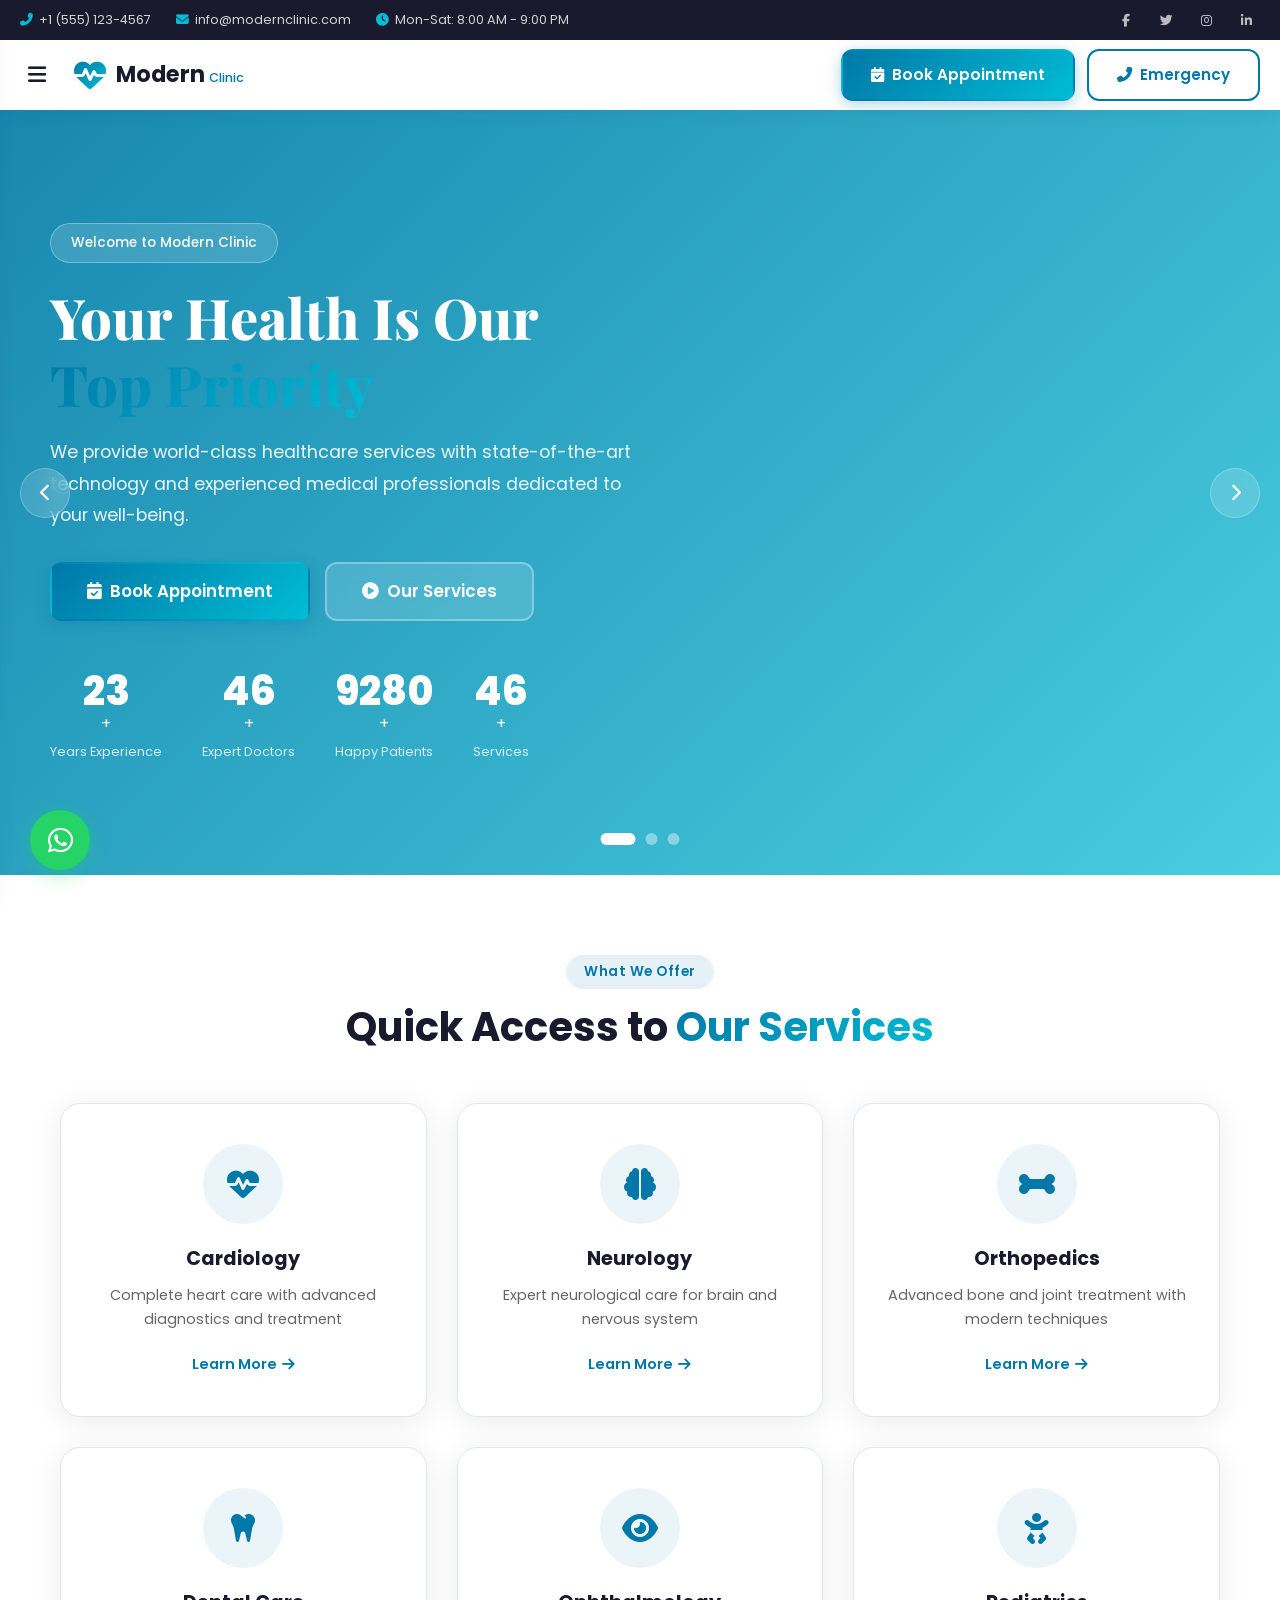
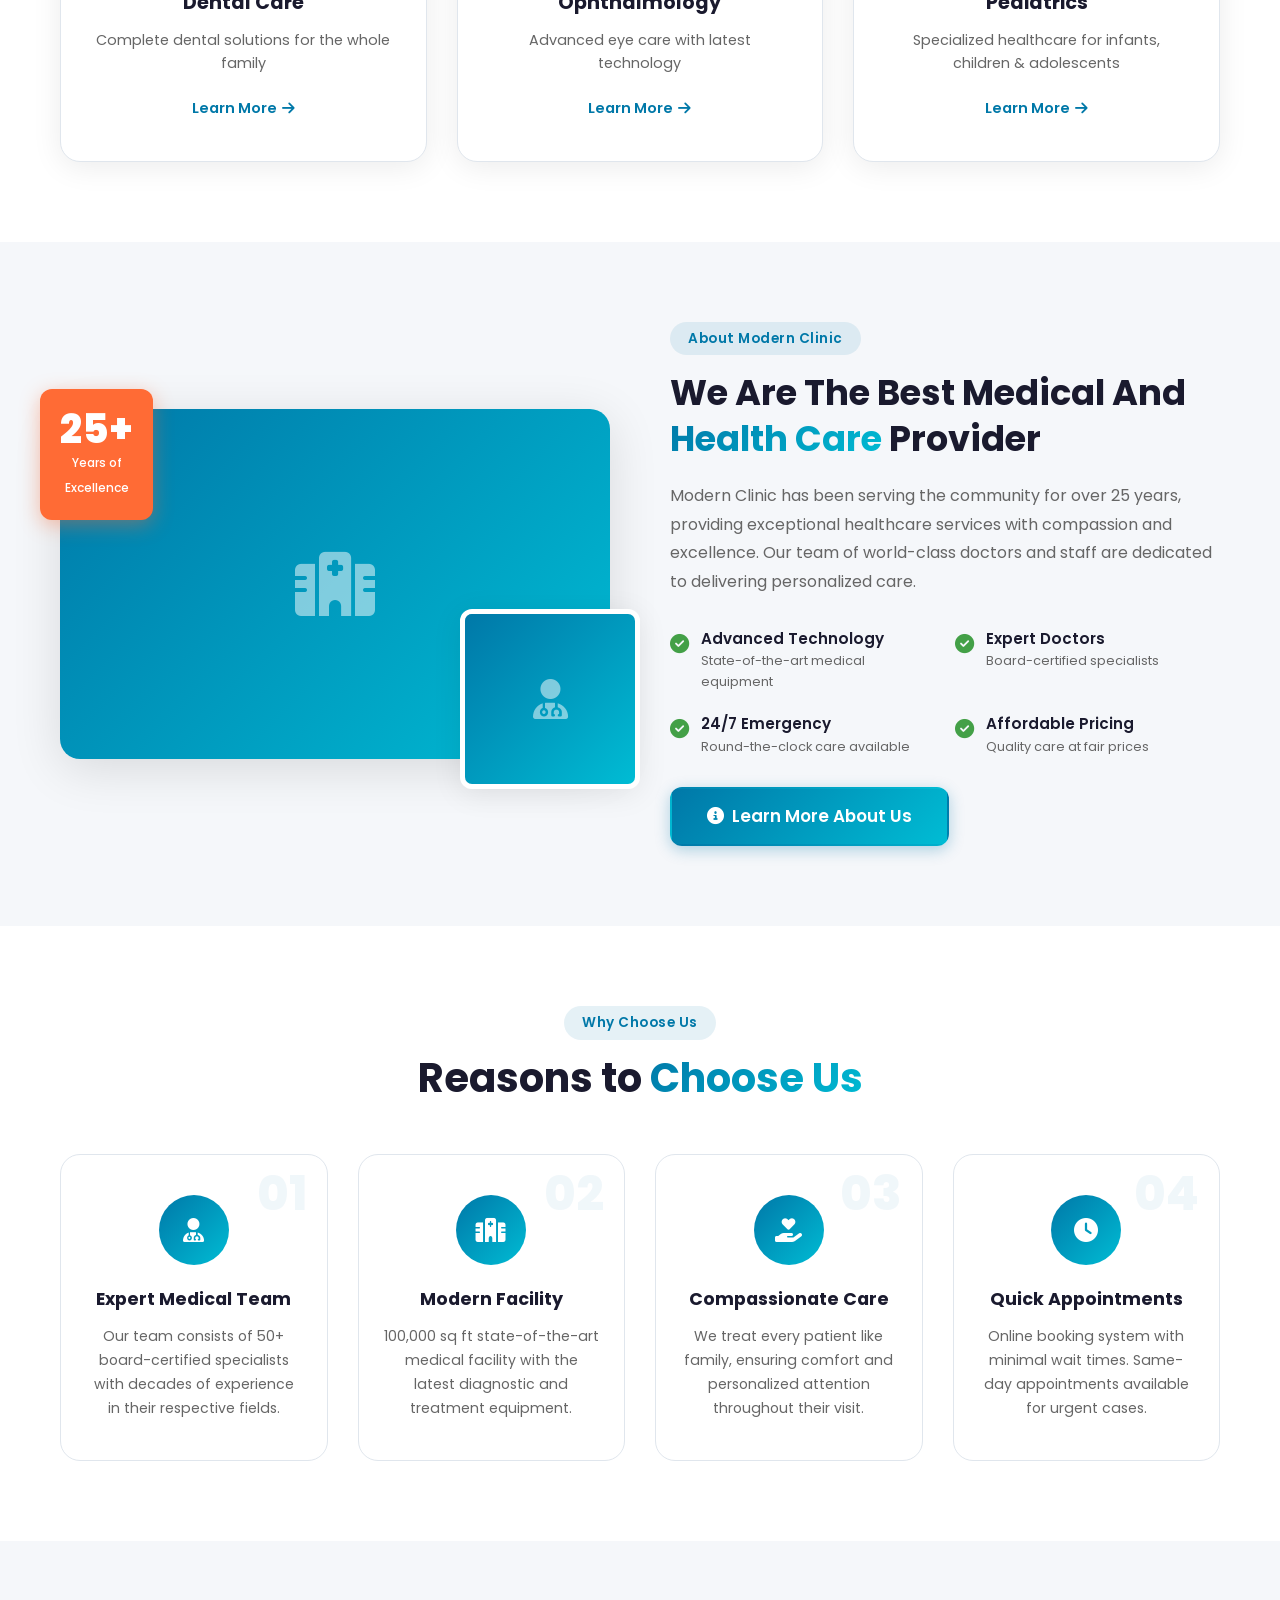
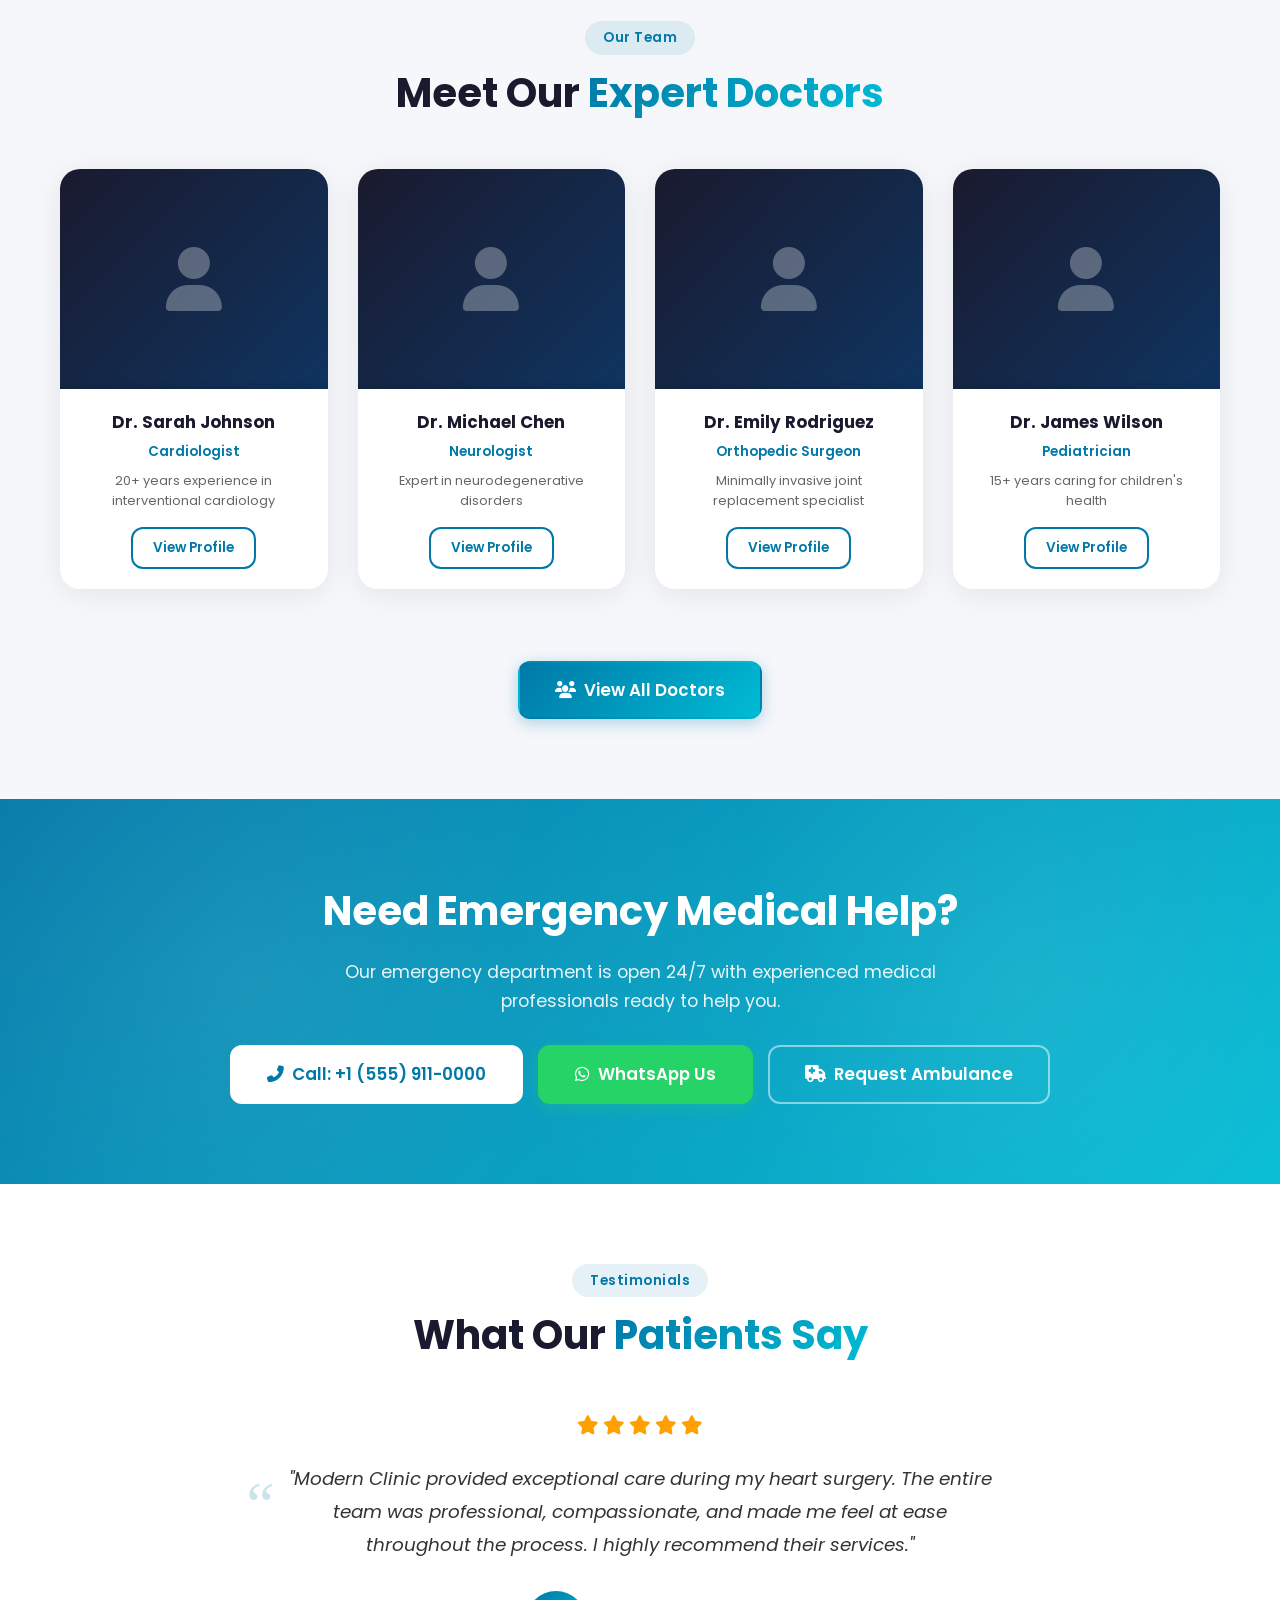
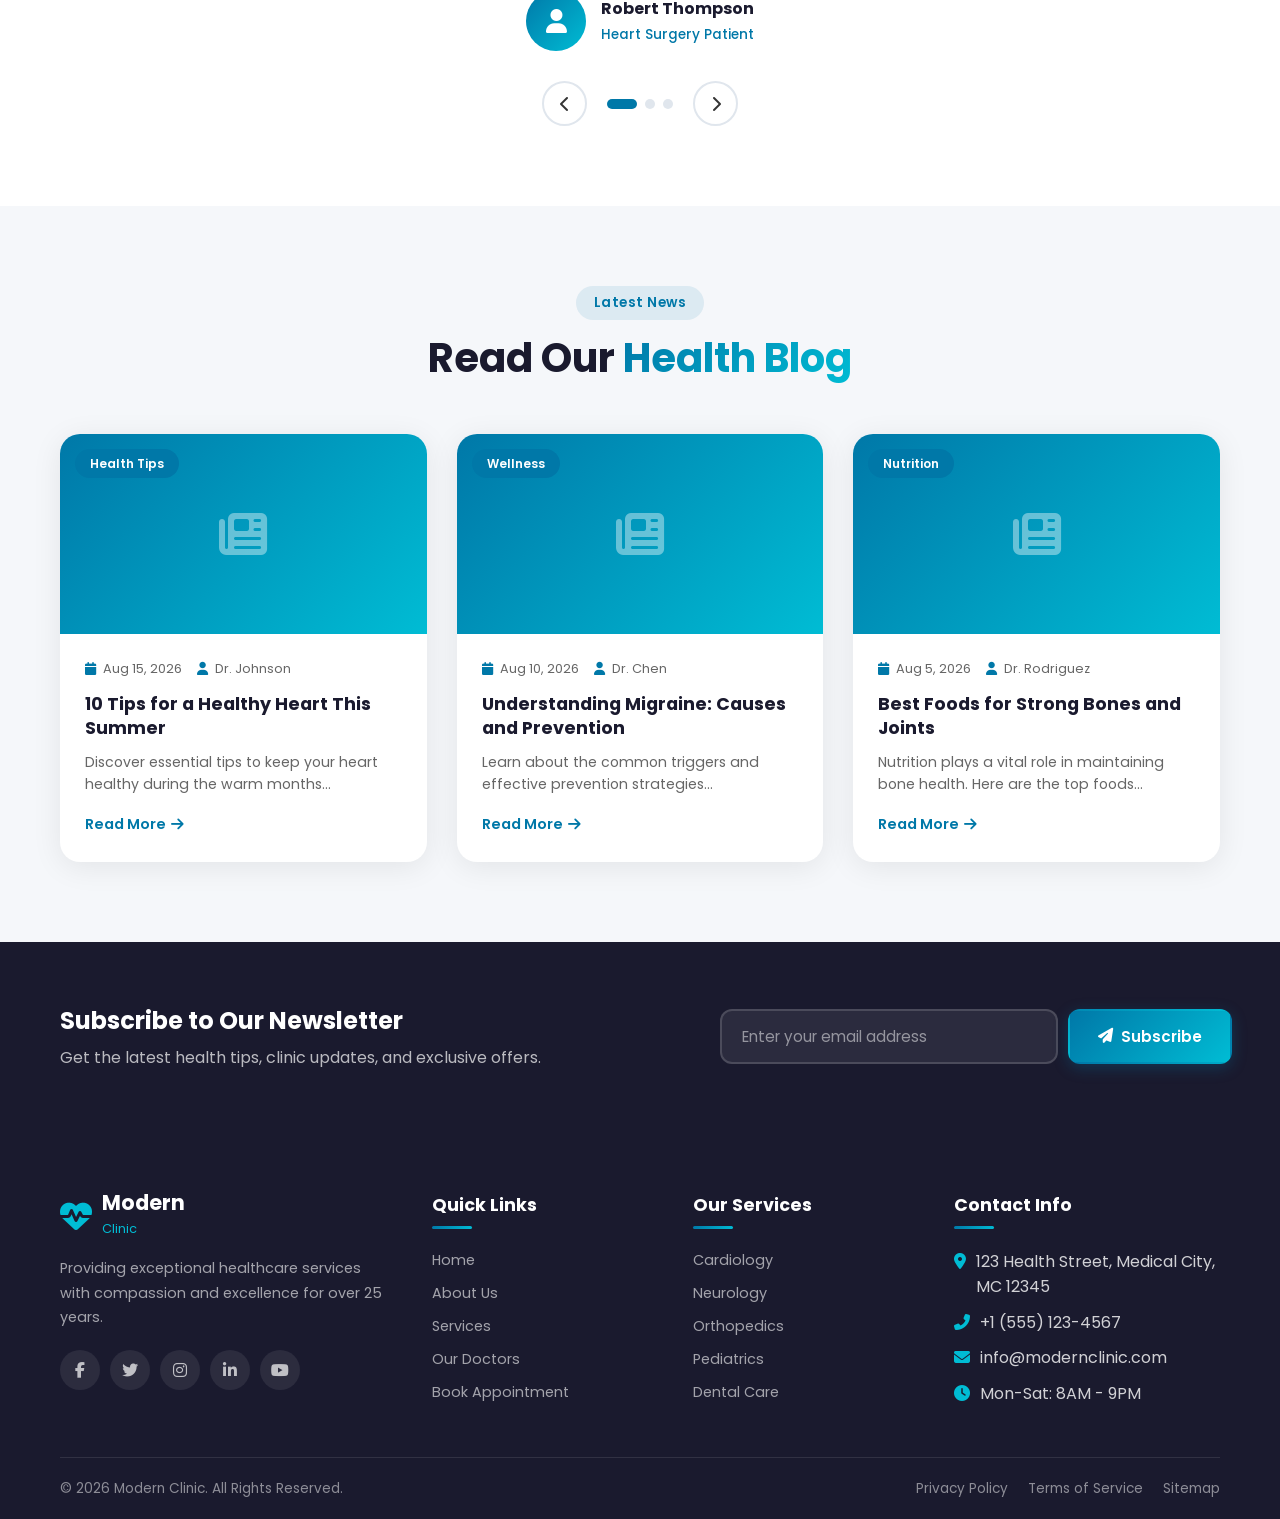
==== commit ec816e46: "update whatsapp integration" ====
--- a/index.html
+++ b/index.html
@@ -430,6 +430,9 @@
                         <a href="tel:+15559110000" class="btn btn-white btn-lg">
                             <i class="fas fa-phone-alt"></i> Call: +1 (555) 911-0000
                         </a>
+                        <a href="https://wa.me/918417054866?text=Hi%20Modern%20Clinic%2C%20I%20need%20emergency%20medical%20help." class="btn btn-whatsapp btn-lg" target="_blank">
+                            <i class="fab fa-whatsapp"></i> WhatsApp Us
+                        </a>
                         <a href="pages/appointment.html" class="btn btn-outline-white btn-lg">
                             <i class="fas fa-ambulance"></i> Request Ambulance
                         </a>
@@ -645,6 +648,12 @@
         </button>
     </div>
 
+    <!-- WhatsApp Floating Button -->
+    <a href="https://wa.me/918417054866?text=Hi%20Modern%20Clinic%2C%20I%20would%20like%20to%20book%20an%20appointment." class="whatsapp-float" target="_blank" title="Chat on WhatsApp">
+        <i class="fab fa-whatsapp"></i>
+        <span class="whatsapp-tooltip">Book via WhatsApp</span>
+    </a>
+
     <script src="js/main.js"></script>
 </body>
 </html>
--- a/css/style.css
+++ b/css/style.css
@@ -2281,6 +2281,113 @@
     gap: 10px;
 }
 
+/* ---------- WhatsApp Floating Button ---------- */
+.whatsapp-float {
+    position: fixed;
+    bottom: 30px;
+    left: 30px;
+    width: 60px;
+    height: 60px;
+    background: #25D366;
+    color: var(--white);
+    border-radius: 50%;
+    display: flex;
+    align-items: center;
+    justify-content: center;
+    font-size: 1.8rem;
+    z-index: 999;
+    box-shadow: 0 4px 20px rgba(37, 211, 102, 0.4);
+    transition: var(--transition);
+    animation: whatsappPulse 2s infinite;
+}
+
+.whatsapp-float:hover {
+    transform: scale(1.1);
+    box-shadow: 0 6px 30px rgba(37, 211, 102, 0.6);
+}
+
+.whatsapp-float i {
+    position: relative;
+    z-index: 2;
+}
+
+.whatsapp-tooltip {
+    position: absolute;
+    bottom: 70px;
+    left: 50%;
+    transform: translateX(-50%);
+    background: var(--dark);
+    color: var(--white);
+    padding: 8px 16px;
+    border-radius: var(--radius-sm);
+    font-size: 0.8rem;
+    font-weight: 500;
+    white-space: nowrap;
+    opacity: 0;
+    visibility: hidden;
+    transition: var(--transition);
+    pointer-events: none;
+}
+
+.whatsapp-tooltip::after {
+    content: '';
+    position: absolute;
+    top: 100%;
+    left: 50%;
+    transform: translateX(-50%);
+    border: 6px solid transparent;
+    border-top-color: var(--dark);
+}
+
+.whatsapp-float:hover .whatsapp-tooltip {
+    opacity: 1;
+    visibility: visible;
+    bottom: 65px;
+}
+
+@keyframes whatsappPulse {
+    0% { box-shadow: 0 0 0 0 rgba(37, 211, 102, 0.4); }
+    70% { box-shadow: 0 0 0 15px rgba(37, 211, 102, 0); }
+    100% { box-shadow: 0 0 0 0 rgba(37, 211, 102, 0); }
+}
+
+/* ---------- WhatsApp Button ---------- */
+.btn-whatsapp {
+    background: #25D366;
+    color: var(--white);
+    border-color: #25D366;
+    box-shadow: 0 4px 15px rgba(37, 211, 102, 0.3);
+}
+
+.btn-whatsapp:hover {
+    background: #1da851;
+    border-color: #1da851;
+    color: var(--white);
+    transform: translateY(-2px);
+    box-shadow: 0 8px 25px rgba(37, 211, 102, 0.4);
+}
+
+/* ---------- Form Actions ---------- */
+.form-actions {
+    display: flex;
+    gap: 15px;
+    margin-top: 5px;
+    flex-wrap: wrap;
+}
+
+.form-note {
+    margin-top: 15px;
+    font-size: 0.82rem;
+    color: var(--text-light);
+    display: flex;
+    align-items: center;
+    gap: 6px;
+}
+
+.form-note i {
+    color: var(--primary);
+}
+
 /* ---------- Filter Buttons ---------- */
 .filter-btn {
     transition: var(--transition);
@@ -2602,7 +2709,29 @@
         grid-template-columns: 1fr;
     }
 
+    .form-actions {
+        flex-direction: column;
+    }
+
+    .form-actions .btn {
+        width: 100%;
+        justify-content: center;
+    }
+
     .hours-grid {
         grid-template-columns: 1fr;
     }
-}
+
+    .whatsapp-float {
+        bottom: 25px;
+        left: 20px;
+        width: 55px;
+        height: 55px;
+        font-size: 1.6rem;
+    }
+
+    .back-to-top {
+        bottom: 25px;
+        right: 20px;
+    }
+}
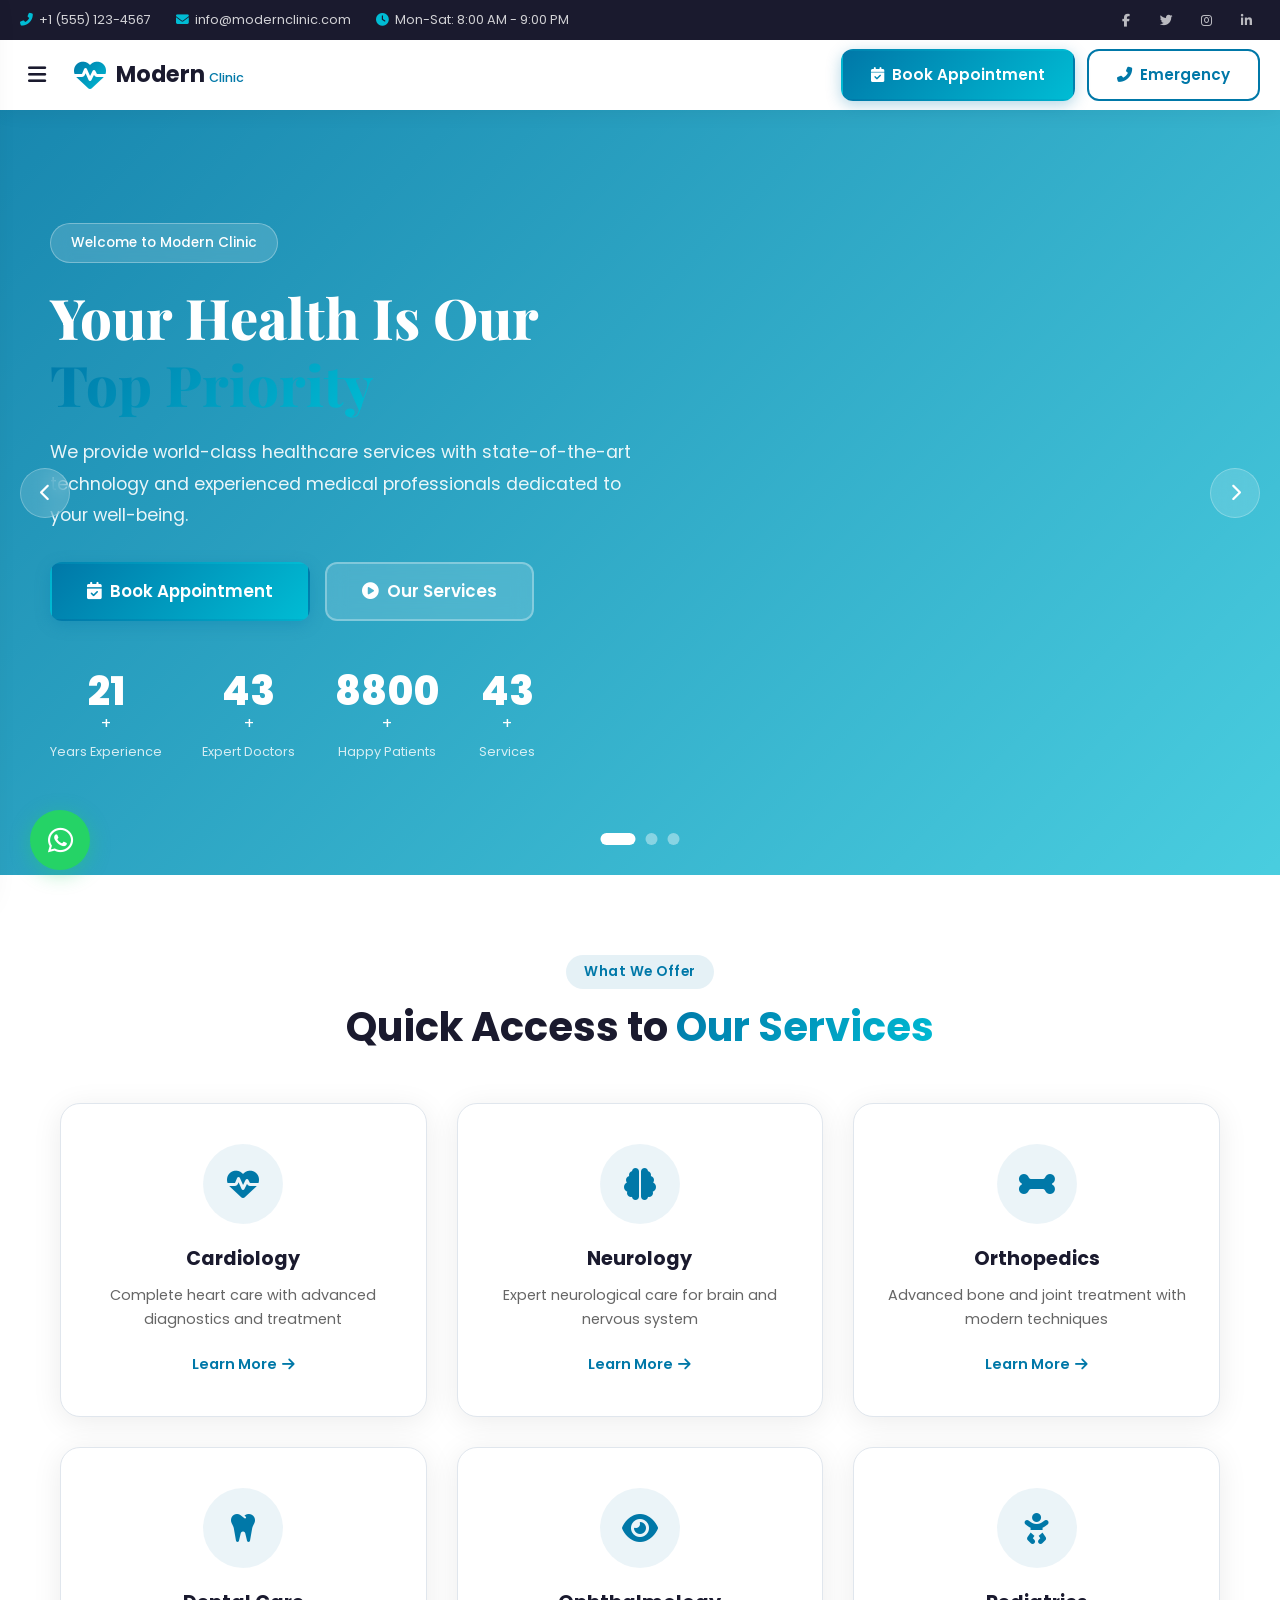
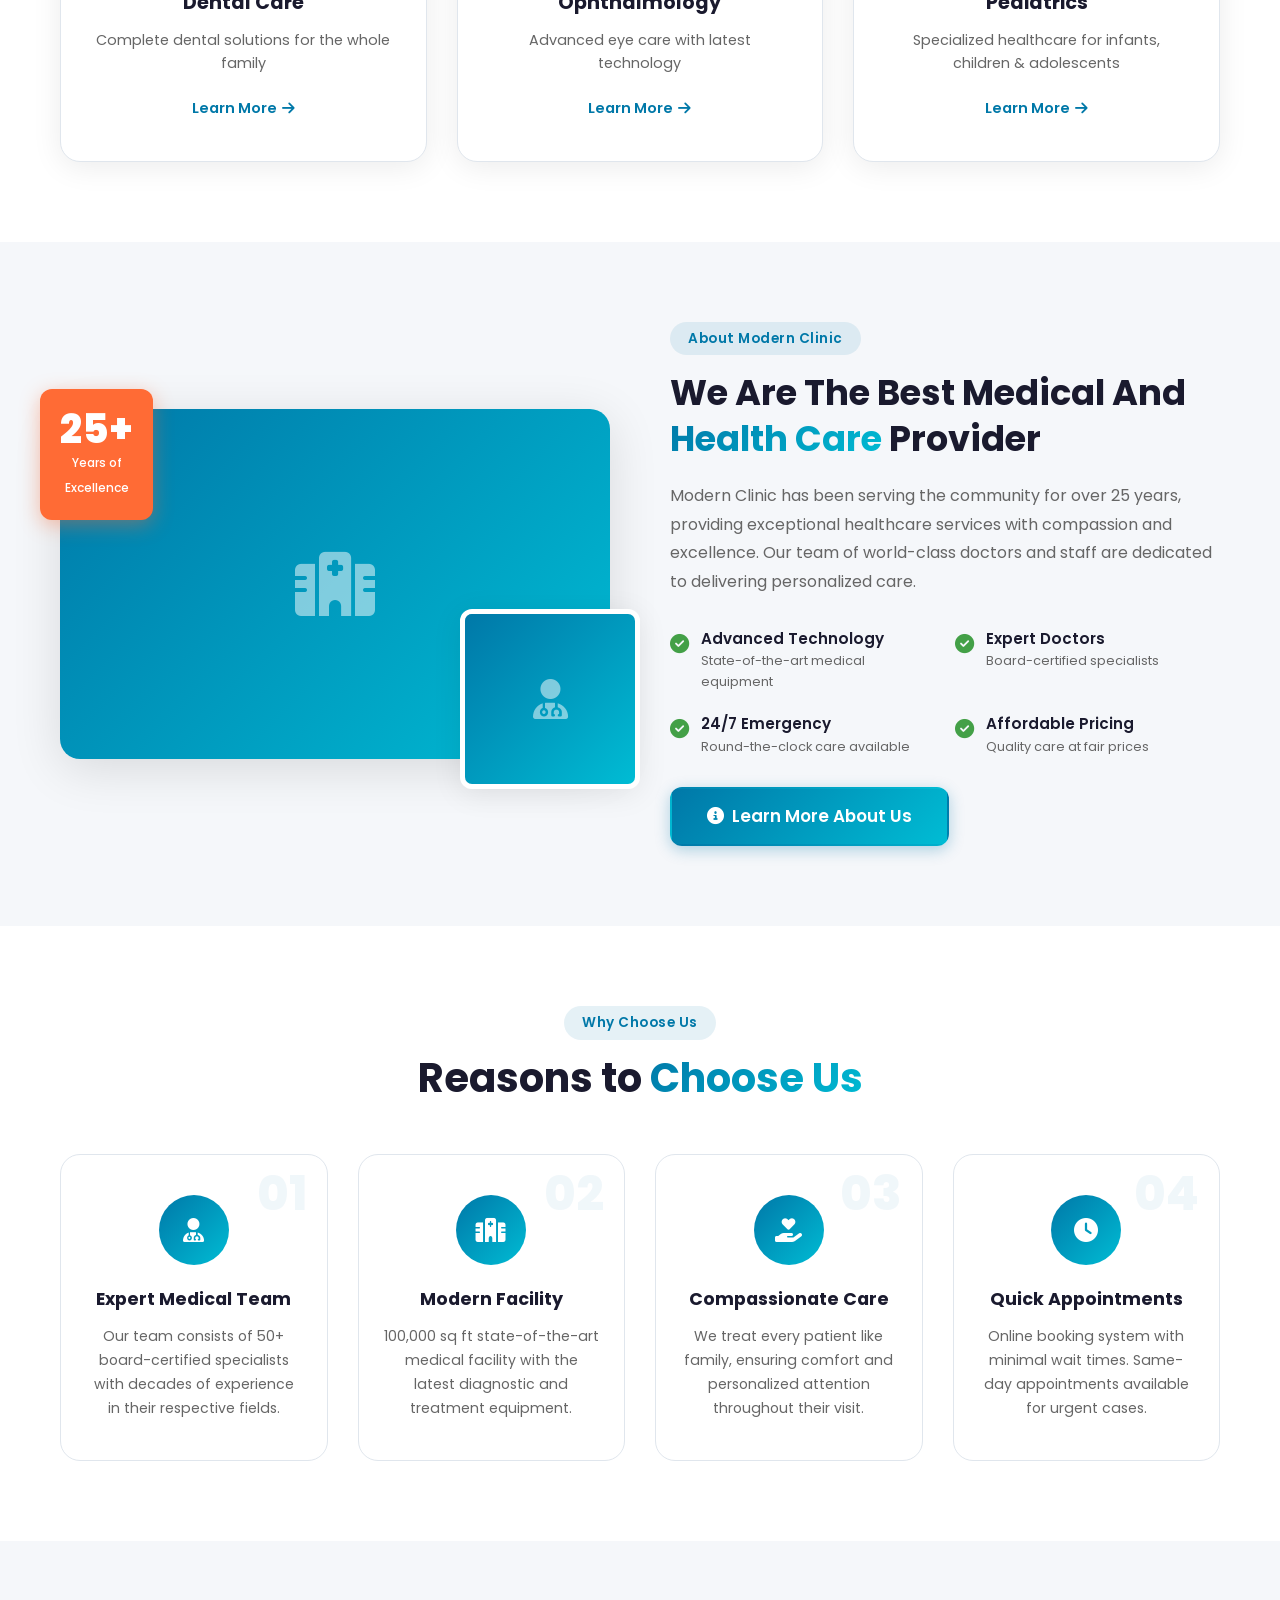
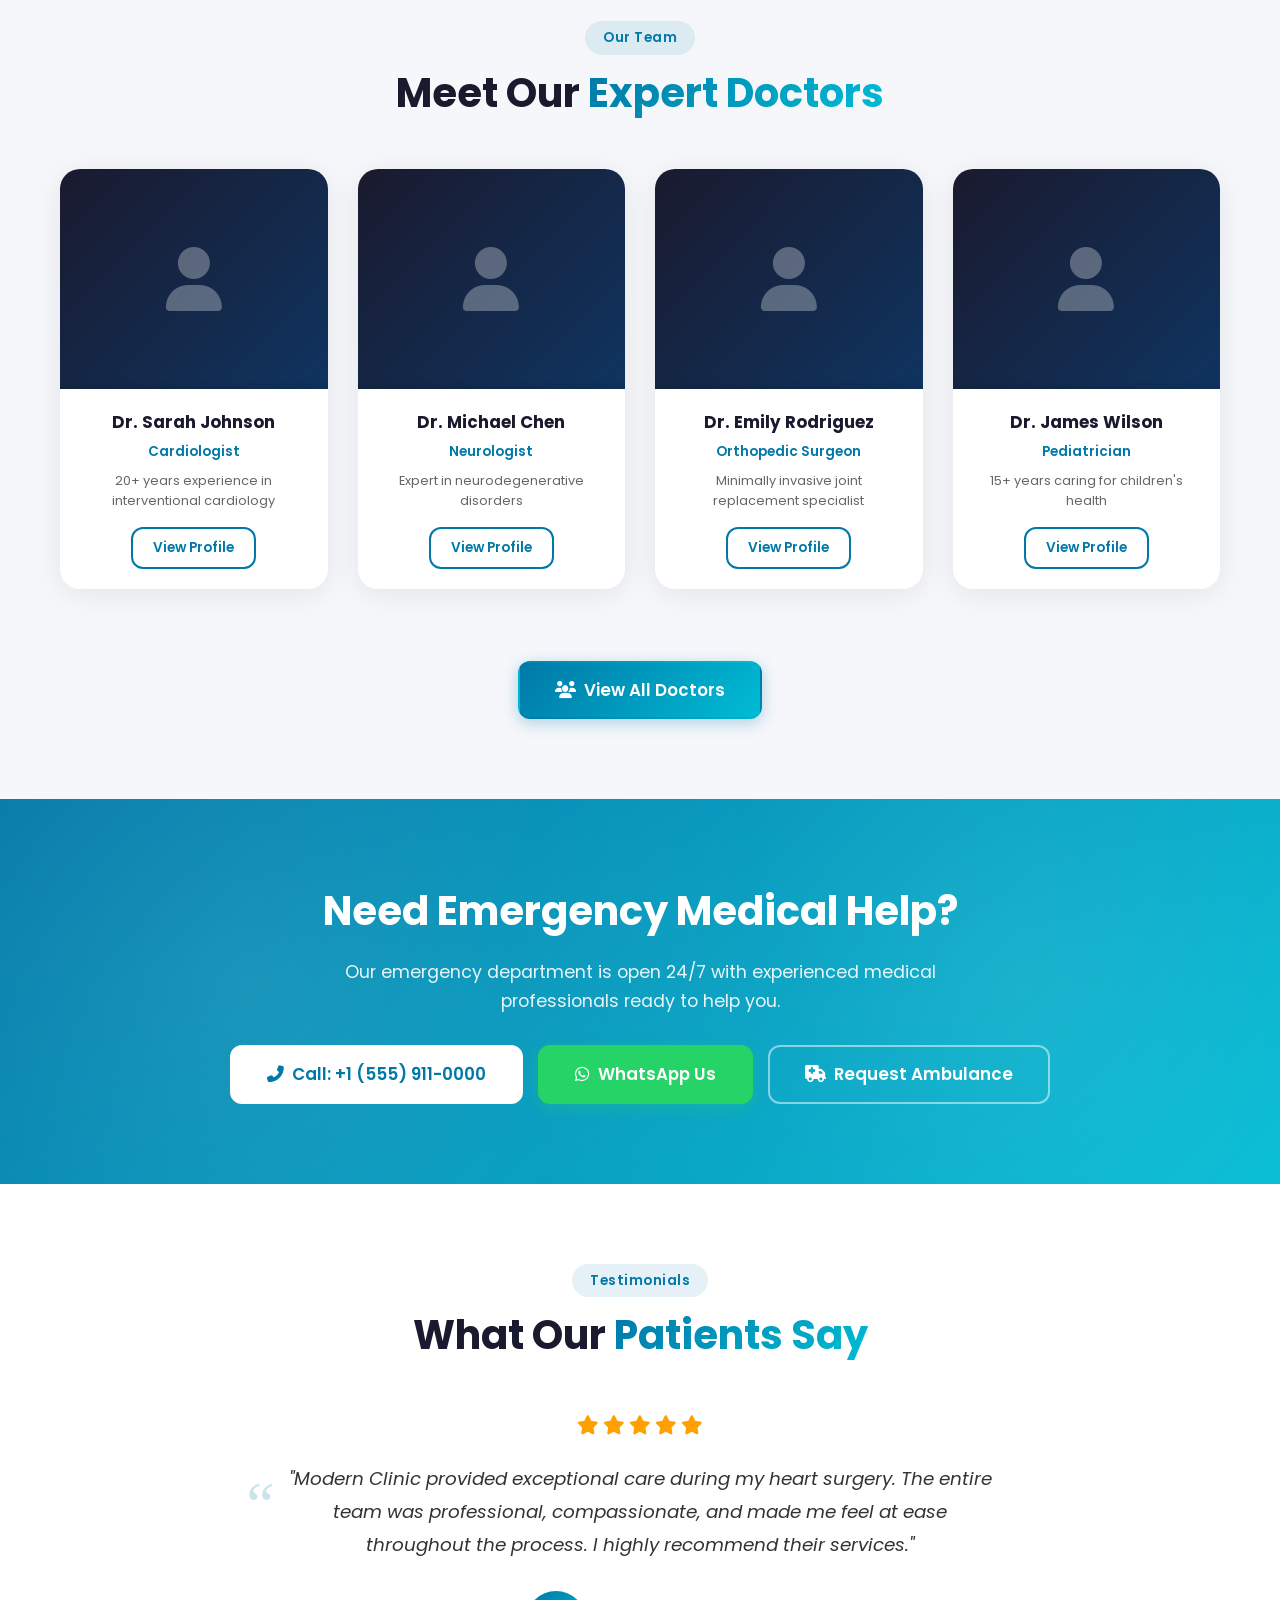
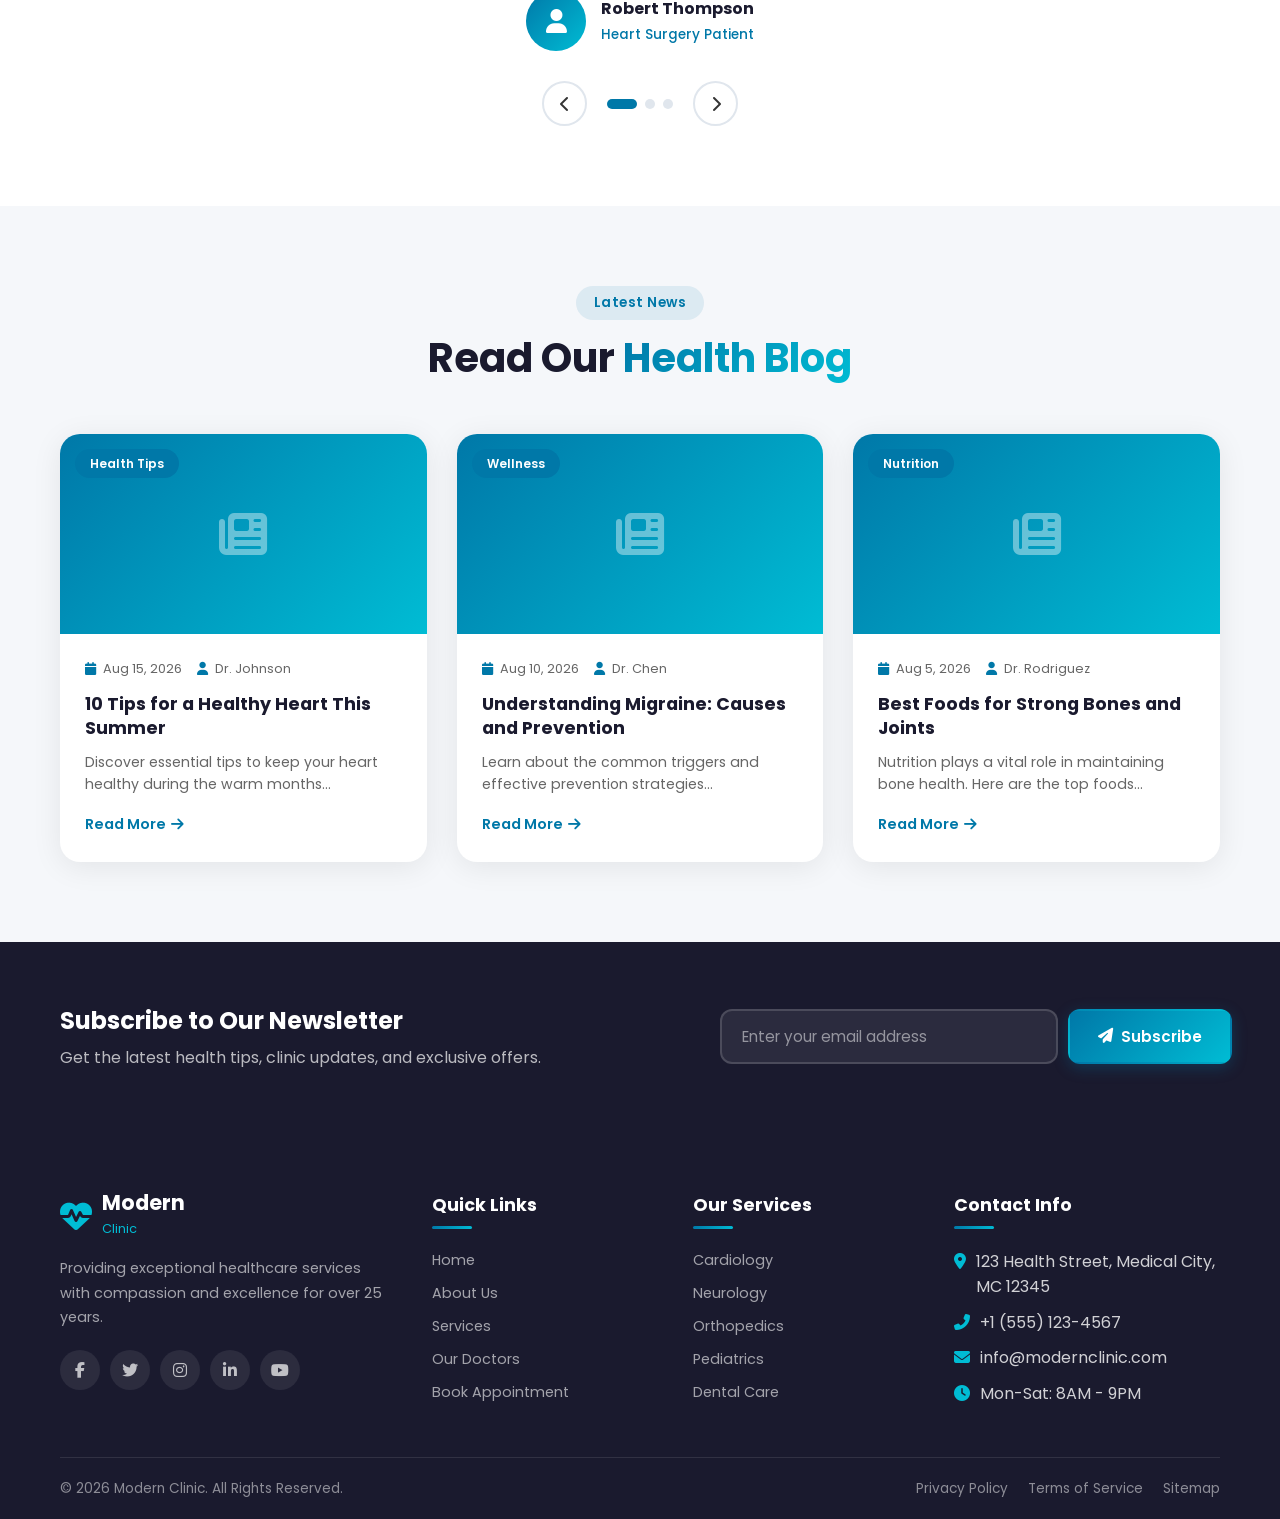
==== commit 06d43a8e: "update again" ====
--- a/index.html
+++ b/index.html
@@ -430,7 +430,7 @@
                         <a href="tel:+15559110000" class="btn btn-white btn-lg">
                             <i class="fas fa-phone-alt"></i> Call: +1 (555) 911-0000
                         </a>
-                        <a href="https://wa.me/918417054866?text=Hi%20Modern%20Clinic%2C%20I%20need%20emergency%20medical%20help." class="btn btn-whatsapp btn-lg" target="_blank">
+                        <a href="https://wa.me/918417054866?text=Hi Modern Clinic, I need emergency medical help." class="btn btn-whatsapp btn-lg" target="_blank">
                             <i class="fab fa-whatsapp"></i> WhatsApp Us
                         </a>
                         <a href="pages/appointment.html" class="btn btn-outline-white btn-lg">
@@ -649,7 +649,7 @@
     </div>
 
     <!-- WhatsApp Floating Button -->
-    <a href="https://wa.me/918417054866?text=Hi%20Modern%20Clinic%2C%20I%20would%20like%20to%20book%20an%20appointment." class="whatsapp-float" target="_blank" title="Chat on WhatsApp">
+    <a href="https://wa.me/918417054866?text=Hi Modern Clinic, I would like to book an appointment." class="whatsapp-float" target="_blank" title="Chat on WhatsApp">
         <i class="fab fa-whatsapp"></i>
         <span class="whatsapp-tooltip">Book via WhatsApp</span>
     </a>
